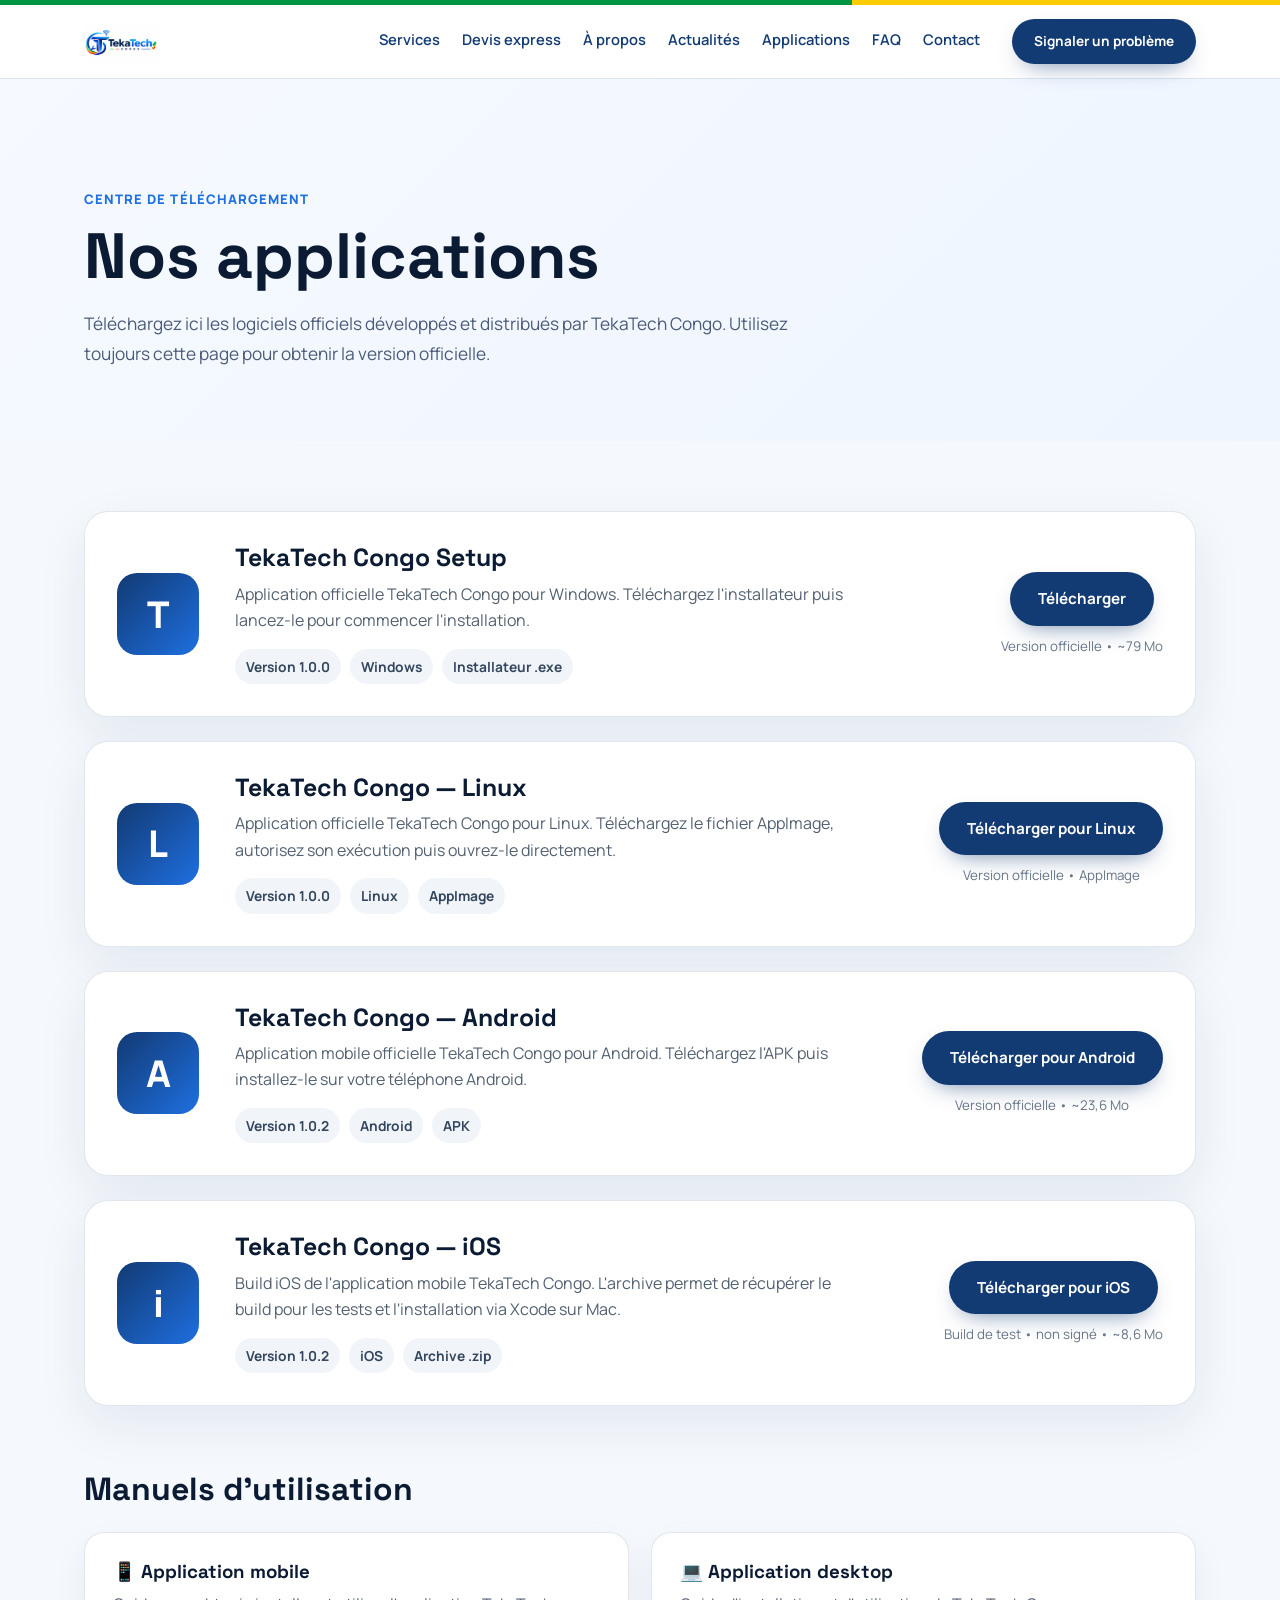
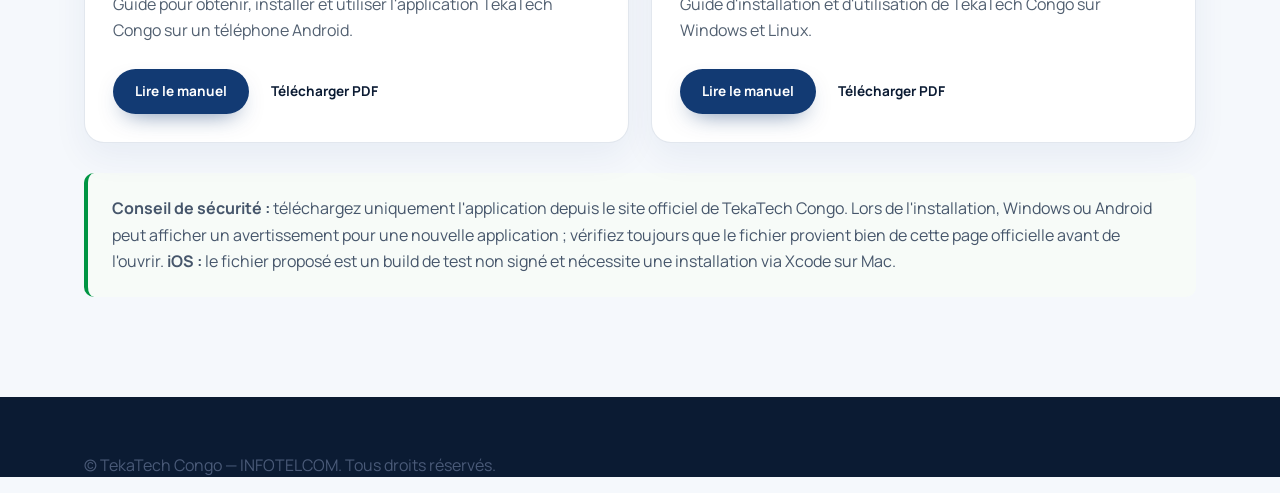
==== applications.html @ fee118dd "chore: initialiser le site TekaTech Congo" ====
﻿<!DOCTYPE html>
<html lang="fr">
<head>
<meta charset="UTF-8">
<meta name="viewport" content="width=device-width, initial-scale=1.0">
<title>Applications — TekaTech Congo</title>
<meta name="description" content="Téléchargez les applications et logiciels officiels de TekaTech Congo.">
<link rel="canonical" href="https://tekatechcongo.cg/applications.html">
<link rel="icon" type="image/png" sizes="32x32" href="assets/favicon-32.png">
<link rel="icon" type="image/png" sizes="192x192" href="assets/favicon-192.png">
<link rel="apple-touch-icon" href="assets/apple-touch-icon.png">
<link rel="preconnect" href="https://fonts.googleapis.com">
<link href="https://fonts.googleapis.com/css2?family=Manrope:wght@400;500;600;700;800&family=Space+Grotesk:wght@500;600;700&display=swap" rel="stylesheet">
<link rel="stylesheet" href="styles.css">
<link rel="manifest" href="manifest.json">
<meta name="theme-color" content="#123A73">
<style>
.apps-hero{padding:110px 0 55px;background:linear-gradient(135deg,#f6f9ff 0%,#eef5ff 100%)}
.apps-eyebrow{color:var(--brand-2);font-weight:800;letter-spacing:.08em;text-transform:uppercase;font-size:.82rem}
.apps-hero h1{font-size:clamp(2.2rem,5vw,4.5rem);max-width:760px;margin:14px 0 18px;line-height:1.05}
.apps-hero p{max-width:720px;font-size:1.08rem;line-height:1.75}
.apps-section{padding:70px 0 100px}
.app-card{display:grid;grid-template-columns:90px 1fr auto;gap:28px;align-items:center;background:#fff;border:1px solid rgba(18,58,115,.12);border-radius:24px;padding:32px;box-shadow:0 18px 50px rgba(18,58,115,.08)}
.app-icon{width:82px;height:82px;border-radius:20px;background:linear-gradient(135deg,var(--brand),var(--brand-2));display:grid;place-items:center;color:#fff;font-size:2.3rem;font-weight:800}
.app-card h2{margin:0 0 8px;font-size:1.55rem}.app-card p{margin:0 0 15px;line-height:1.65;color:#526071}
.app-meta{display:flex;flex-wrap:wrap;gap:9px}.app-meta span{padding:7px 11px;border-radius:999px;background:#f1f5fa;font-size:.86rem;font-weight:700;color:#34465d}
.download-box{text-align:center}.download-box small{display:block;margin-top:10px;color:#697789;max-width:240px}
.manuals-title{margin:65px 0 24px;font-size:2rem}.manual-grid{display:grid;grid-template-columns:repeat(2,minmax(0,1fr));gap:22px}.manual-card{background:#fff;border:1px solid rgba(18,58,115,.12);border-radius:20px;padding:28px;box-shadow:0 14px 35px rgba(18,58,115,.06)}.manual-card h3{margin:0 0 10px}.manual-card p{color:#526071;line-height:1.6}.manual-card .btn{margin-top:10px}.apps-note{margin-top:30px;padding:22px 24px;border-left:4px solid var(--flag-green);background:#f7fbf8;border-radius:10px;color:#46566b;line-height:1.65}@media(max-width:700px){.manual-grid{grid-template-columns:1fr}}@media(max-width:800px){.app-card{grid-template-columns:1fr;padding:25px}.download-box{text-align:left}.download-box .btn{width:100%}}
</style>
</head>
<body>
<div class="flagbar" aria-hidden="true"></div>
<header class="site-header">
  <div class="wrap header-inner">
    <a class="brand" href="index.html"><img src="assets/logo.png" alt="TekaTech Congo" class="brand-logo"></a>
    <nav class="main-nav">
      <a href="index.html#services">Services</a><a href="calculateur-devis.html">Devis express</a><a href="a-propos.html">À propos</a><a href="actualites.html">Actualités</a><a href="applications.html" aria-current="page">Applications</a><a href="faq.html">FAQ</a><a href="index.html#contact">Contact</a>
    </nav>
    <a class="btn btn-primary btn-small" href="index.html#contact">Signaler un problème</a>
  </div>
</header>
<main>
<section class="apps-hero"><div class="wrap"><div class="apps-eyebrow">Centre de téléchargement</div><h1>Nos applications</h1><p>Téléchargez ici les logiciels officiels développés et distribués par TekaTech Congo. Utilisez toujours cette page pour obtenir la version officielle.</p></div></section>
<section class="apps-section"><div class="wrap">
<article class="app-card"><div class="app-icon" aria-hidden="true">T</div><div><h2>TekaTech Congo Setup</h2><p>Application officielle TekaTech Congo pour Windows. Téléchargez l'installateur puis lancez-le pour commencer l'installation.</p><div class="app-meta"><span>Version 1.0.0</span><span>Windows</span><span>Installateur .exe</span></div></div><div class="download-box"><a class="btn btn-primary" href="downloads/TekaTech-Congo-Setup-1.0.0.exe" download>Télécharger</a><small>Version officielle • ~79 Mo</small></div></article>
<article class="app-card" style="margin-top:24px"><div class="app-icon" aria-hidden="true">L</div><div><h2>TekaTech Congo — Linux</h2><p>Application officielle TekaTech Congo pour Linux. Téléchargez le fichier AppImage, autorisez son exécution puis ouvrez-le directement.</p><div class="app-meta"><span>Version 1.0.0</span><span>Linux</span><span>AppImage</span></div></div><div class="download-box"><a class="btn btn-primary" href="downloads/TekaTech-Congo-1.0.0-linux.AppImage" download>Télécharger pour Linux</a><small>Version officielle • AppImage</small></div></article>
<article class="app-card" style="margin-top:24px"><div class="app-icon" aria-hidden="true">A</div><div><h2>TekaTech Congo — Android</h2><p>Application mobile officielle TekaTech Congo pour Android. Téléchargez l'APK puis installez-le sur votre téléphone Android.</p><div class="app-meta"><span>Version 1.0.2</span><span>Android</span><span>APK</span></div></div><div class="download-box"><a class="btn btn-primary" href="downloads/TekaTech-Congo-Mobile-1.0.2.apk" download>Télécharger pour Android</a><small>Version officielle • ~23,6 Mo</small></div></article>
<article class="app-card" style="margin-top:24px"><div class="app-icon" aria-hidden="true">i</div><div><h2>TekaTech Congo — iOS</h2><p>Build iOS de l'application mobile TekaTech Congo. L'archive permet de récupérer le build pour les tests et l'installation via Xcode sur Mac.</p><div class="app-meta"><span>Version 1.0.2</span><span>iOS</span><span>Archive .zip</span></div></div><div class="download-box"><a class="btn btn-primary" href="downloads/TekaTech-Congo-iOS-1.0.2.zip" download>Télécharger pour iOS</a><small>Build de test • non signé • ~8,6 Mo</small></div></article>
<h2 class="manuals-title">Manuels d'utilisation</h2><div class="manual-grid">
<article class="manual-card"><h3>📱 Application mobile</h3><p>Guide pour obtenir, installer et utiliser l'application TekaTech Congo sur un téléphone Android.</p><a class="btn btn-primary btn-small" href="manuels/TekaTech-Congo-Manuel-Mobile.pdf" target="_blank">Lire le manuel</a><a class="btn btn-secondary btn-small" href="manuels/TekaTech-Congo-Manuel-Mobile.pdf" download>Télécharger PDF</a></article>
<article class="manual-card"><h3>💻 Application desktop</h3><p>Guide d'installation et d'utilisation de TekaTech Congo sur Windows et Linux.</p><a class="btn btn-primary btn-small" href="manuels/TekaTech-Congo-Manuel-Desktop.pdf" target="_blank">Lire le manuel</a><a class="btn btn-secondary btn-small" href="manuels/TekaTech-Congo-Manuel-Desktop.pdf" download>Télécharger PDF</a></article>
</div>
<div class="apps-note"><strong>Conseil de sécurité :</strong> téléchargez uniquement l'application depuis le site officiel de TekaTech Congo. Lors de l'installation, Windows ou Android peut afficher un avertissement pour une nouvelle application ; vérifiez toujours que le fichier provient bien de cette page officielle avant de l'ouvrir. <strong>iOS :</strong> le fichier proposé est un build de test non signé et nécessite une installation via Xcode sur Mac.</div>
</div></section></main>
<footer class="site-footer"><div class="wrap"><p>© TekaTech Congo — INFOTELCOM. Tous droits réservés.</p></div></footer>
<script src="script.js"></script>
</body>
</html>
---- styles.css ----
:root {
  --ink: #0B1B33;
  --ink-soft: #4A5A78;
  --brand: #123A73;
  --brand-2: #1E6FE0;
  --accent: #3FA9F5;
  --bg: #F5F8FC;
  --surface: #FFFFFF;
  --line: #DDE4EF;
  --flag-green: #009543;
  --flag-yellow: #FFCB05;
  --flag-red: #CE1126;
  --radius: 14px;
  --serif: 'Space Grotesk', sans-serif;
  --sans: 'Manrope', sans-serif;
}

* { box-sizing: border-box; }

html { scroll-behavior: smooth; }

@media (prefers-reduced-motion: reduce) {
  html { scroll-behavior: auto; }
  * { animation-duration: 0.001ms !important; transition-duration: 0.001ms !important; }
}

body {
  margin: 0;
  font-family: var(--sans);
  color: var(--ink);
  background: var(--bg);
  line-height: 1.55;
}

h1, h2, h3 {
  font-family: var(--serif);
  color: var(--ink);
  margin: 0 0 0.5em;
  line-height: 1.15;
}

p { margin: 0 0 1em; color: var(--ink-soft); max-width: 62ch; }

a { color: inherit; }

.wrap {
  max-width: 1160px;
  margin: 0 auto;
  padding: 0 24px;
}

.flagbar {
  height: 5px;
  width: 100%;
  background: linear-gradient(90deg, var(--flag-green) 0 33.3%, var(--flag-yellow) 33.3% 66.6%, var(--flag-red) 66.6% 100%);
  background-size: 200% 100%;
  animation: flagshine 7s linear infinite;
}

@keyframes flagshine {
  0% { background-position: 0% 0; }
  100% { background-position: -200% 0; }
}

/* Header */
.site-header {
  background: var(--surface);
  border-bottom: 1px solid var(--line);
  position: sticky;
  top: 0;
  z-index: 20;
}

.header-inner {
  display: flex;
  align-items: center;
  gap: 32px;
  padding-top: 14px;
  padding-bottom: 14px;
}

.brand-logo { height: 40px; display: block; }

.main-nav {
  display: flex;
  gap: 22px;
  margin-left: auto;
  font-weight: 600;
  font-size: 0.92rem;
}

.main-nav a {
  text-decoration: none;
  color: var(--brand);
  position: relative;
  padding-bottom: 4px;
}

.main-nav a::after {
  content: '';
  position: absolute;
  left: 0;
  right: 100%;
  bottom: 0;
  height: 2px;
  background: var(--brand-2);
  transition: right 0.25s ease;
}

.main-nav a:hover::after,
.main-nav a.is-active::after { right: 0; }

.main-nav a:hover { color: var(--brand-2); }
.main-nav a.is-active { color: var(--brand-2); }

.btn {
  display: inline-flex;
  align-items: center;
  justify-content: center;
  gap: 10px;
  padding: 13px 26px;
  border-radius: 999px;
  font-weight: 700;
  font-size: 0.95rem;
  text-decoration: none;
  border: 2px solid transparent;
  cursor: pointer;
  position: relative;
  overflow: hidden;
  transition: transform 0.15s ease, background 0.15s ease, border-color 0.15s ease, box-shadow 0.2s ease;
}

.btn:hover { transform: translateY(-2px); }
.btn:active { transform: translateY(0); }

.btn:focus-visible {
  outline: 3px solid var(--accent);
  outline-offset: 2px;
}

.btn-primary {
  background: var(--brand);
  color: #fff;
  box-shadow: 0 10px 24px -12px rgba(18, 58, 115, 0.7);
}
.btn-primary:hover { background: var(--brand-2); box-shadow: 0 14px 30px -12px rgba(30, 111, 224, 0.65); }

.btn-ghost {
  background: transparent;
  border-color: var(--brand);
  color: var(--brand);
}
.btn-ghost:hover { border-color: var(--brand-2); color: var(--brand-2); }

.btn-small { padding: 10px 20px; font-size: 0.85rem; }

.btn-spinner {
  width: 15px;
  height: 15px;
  border-radius: 50%;
  border: 2px solid rgba(255,255,255,0.4);
  border-top-color: #fff;
  display: none;
  animation: spin 0.7s linear infinite;
}

.btn.is-loading .btn-spinner { display: inline-block; }
.btn.is-loading .btn-label { opacity: 0.7; }

@keyframes spin { to { transform: rotate(360deg); } }

/* Hero */
.hero { padding: 72px 0 88px; position: relative; overflow: hidden; }

.hero-canvas {
  position: absolute;
  inset: 0;
  width: 100%;
  height: 100%;
  z-index: 0;
  opacity: 0.55;
}

.hero-inner { position: relative; z-index: 1; }

.hero-inner {
  display: grid;
  grid-template-columns: 1.1fr 0.9fr;
  gap: 56px;
  align-items: center;
}

.hero h1 {
  font-size: clamp(2.1rem, 4vw, 3.1rem);
  max-width: 16ch;
}

.hero-sub { font-size: 1.08rem; max-width: 52ch; }

.hero-actions { display: flex; gap: 14px; flex-wrap: wrap; margin: 28px 0 18px; }

.hero-note { font-size: 0.85rem; color: var(--ink-soft); max-width: 46ch; }

.hero-panel {
  background: var(--surface);
  border: 1px solid var(--line);
  border-radius: var(--radius);
  padding: 22px;
  display: flex;
  flex-direction: column;
  gap: 14px;
  box-shadow: 0 20px 44px -28px rgba(18, 58, 115, 0.45);
  transition: transform 0.2s ease, box-shadow 0.2s ease;
  transform-style: preserve-3d;
  will-change: transform;
}

.hero-panel.tilt:hover {
  box-shadow: 0 28px 56px -24px rgba(18, 58, 115, 0.5);
}

.panel-row {
  display: flex;
  gap: 14px;
  align-items: flex-start;
  padding: 12px 10px;
  border-radius: 10px;
}

.panel-row + .panel-row { border-top: 1px solid var(--line); }

.panel-dot {
  width: 10px;
  height: 10px;
  border-radius: 50%;
  background: var(--accent);
  margin-top: 7px;
  flex-shrink: 0;
}

.panel-row strong {
  display: block;
  font-size: 0.95rem;
  color: var(--ink);
}

.panel-row span {
  font-size: 0.82rem;
  color: var(--brand-2);
  font-weight: 600;
}

/* Services */
.services { padding: 72px 0; }

.section-sub { font-size: 1.02rem; }

.service-grid {
  display: grid;
  grid-template-columns: repeat(4, 1fr);
  gap: 18px;
  margin-top: 36px;
}

.service-card {
  background: var(--surface);
  border: 1px solid var(--line);
  border-radius: var(--radius);
  padding: 26px 22px;
  position: relative;
  overflow: hidden;
  display: flex;
  flex-direction: column;
  align-items: flex-start;
  transition: transform 0.2s ease, box-shadow 0.2s ease;
  will-change: transform;
}

.service-card::before {
  content: '';
  position: absolute;
  top: 0;
  left: 0;
  height: 4px;
  width: 0%;
  background: linear-gradient(90deg, var(--flag-green), var(--flag-yellow), var(--flag-red));
  transition: width 0.35s ease;
}

.service-card:hover {
  transform: translateY(-6px);
  box-shadow: 0 24px 44px -26px rgba(18, 58, 115, 0.4);
}

.service-card:hover::before { width: 100%; }

.service-card h3 { font-size: 1.15rem; margin-bottom: 0.4em; }
.service-card p { font-size: 0.94rem; margin: 0 0 14px; }

.service-link {
  font-size: 0.88rem;
  font-weight: 700;
  color: var(--brand-2);
  text-decoration: none;
  position: relative;
  padding-bottom: 2px;
  margin-top: auto;
}

.service-link::after {
  content: '';
  position: absolute;
  left: 0;
  right: 100%;
  bottom: 0;
  height: 2px;
  background: var(--brand-2);
  transition: right 0.25s ease;
}

.service-link:hover::after { right: 0; }

/* Comment ça marche */
.comment { padding: 72px 0; background: var(--surface); border-top: 1px solid var(--line); border-bottom: 1px solid var(--line); }

.steps {
  list-style: none;
  margin: 36px 0 0;
  padding: 0;
  display: grid;
  grid-template-columns: repeat(4, 1fr);
  gap: 24px;
}

.steps li { display: flex; flex-direction: column; gap: 12px; }

.step-index {
  font-family: var(--serif);
  font-size: 1.6rem;
  font-weight: 600;
  color: var(--brand-2);
}

.steps h3 { font-size: 1.02rem; }
.steps p { font-size: 0.92rem; margin: 0; }

/* Pourquoi */
.pourquoi { padding: 72px 0; }

.trait-grid {
  display: grid;
  grid-template-columns: repeat(3, 1fr);
  gap: 28px 32px;
  margin-top: 36px;
}

.trait h3 {
  font-size: 1.05rem;
  border-left: 3px solid var(--flag-green);
  padding-left: 12px;
}

.trait:nth-child(2n) h3 { border-left-color: var(--flag-yellow); }
.trait:nth-child(3n) h3 { border-left-color: var(--flag-red); }

.trait p { font-size: 0.93rem; margin: 0; }

/* Contact */
.contact { padding: 72px 0 96px; background: var(--surface); border-top: 1px solid var(--line); }

.contact-inner {
  display: grid;
  grid-template-columns: 0.95fr 1.05fr;
  gap: 48px;
}

.contact-details { display: flex; flex-direction: column; gap: 14px; margin-top: 24px; }

.contact-details a,
.contact-details .contact-static {
  display: flex;
  flex-direction: column;
  gap: 2px;
  padding: 12px 14px;
  border-bottom: 1px solid var(--line);
  text-decoration: none;
  border-radius: 8px;
  transition: background 0.15s ease, transform 0.15s ease;
}

.contact-details a:hover {
  background: var(--bg);
  transform: translateX(4px);
}

.contact-details span { font-size: 0.82rem; color: var(--ink-soft); font-weight: 600; }
.contact-details strong { font-size: 1rem; color: var(--ink); }

.contact-form {
  background: var(--bg);
  border: 1px solid var(--line);
  border-radius: var(--radius);
  padding: 28px;
  display: flex;
  flex-direction: column;
  gap: 16px;
}

.contact-form label {
  display: flex;
  flex-direction: column;
  gap: 6px;
  font-size: 0.88rem;
  font-weight: 600;
  color: var(--ink);
}

.contact-form input,
.contact-form select,
.contact-form textarea {
  font-family: var(--sans);
  font-size: 0.95rem;
  padding: 11px 12px;
  border-radius: 8px;
  border: 1px solid var(--line);
  background: var(--surface);
  color: var(--ink);
  resize: vertical;
}

.contact-form input:focus,
.contact-form select:focus,
.contact-form textarea:focus {
  outline: 2px solid var(--accent);
  outline-offset: 1px;
  border-color: var(--accent);
}

.form-status {
  font-size: 0.9rem;
  font-weight: 600;
  color: var(--flag-green);
  min-height: 1.2em;
  margin: 0;
}

.form-status.is-error { color: var(--flag-red); }

/* Footer */
.site-footer {
  background: var(--ink);
  color: #C9D4E6;
  padding: 56px 0 0;
}

.footer-inner {
  display: grid;
  grid-template-columns: 0.9fr 1.5fr;
  gap: 40px;
  padding-bottom: 40px;
}

.footer-logo {
  height: 34px;
  margin-bottom: 14px;
  background: #fff;
  padding: 6px 10px;
  border-radius: 8px;
  display: inline-block;
}

.footer-inner p { color: #A9B7CE; font-size: 0.9rem; }
.footer-contact { margin-top: 10px; line-height: 1.7; }

.footer-cols { display: flex; gap: 36px; flex-wrap: wrap; }

.footer-cols h4 { font-family: var(--sans); font-size: 0.85rem; color: #fff; margin-bottom: 12px; }

.footer-cols a {
  display: block;
  text-decoration: none;
  color: #A9B7CE;
  font-size: 0.9rem;
  margin-bottom: 10px;
}
.footer-cols a:hover { color: #fff; }

.footer-bottom {
  border-top: 1px solid rgba(255,255,255,0.12);
  padding: 18px 24px;
  font-size: 0.8rem;
  color: #8496B3;
  display: flex;
  align-items: center;
  justify-content: space-between;
  gap: 12px;
  flex-wrap: wrap;
}

.footer-legal-links a {
  color: #8496B3;
  text-decoration: none;
  margin: 0 2px;
}
.footer-legal-links a:hover { color: #fff; }

/* WhatsApp floating button */
.whatsapp-fab {
  position: fixed;
  right: 22px;
  bottom: 22px;
  width: 58px;
  height: 58px;
  border-radius: 50%;
  background: #25D366;
  color: #fff;
  display: flex;
  align-items: center;
  justify-content: center;
  box-shadow: 0 14px 28px -12px rgba(0,0,0,0.5);
  z-index: 40;
  transition: transform 0.15s ease;
}

.whatsapp-fab:hover { transform: scale(1.08); }

.whatsapp-fab-ring {
  position: absolute;
  inset: 0;
  border-radius: 50%;
  border: 2px solid #25D366;
  animation: pulse-ring 2.2s ease-out infinite;
}

@keyframes pulse-ring {
  0% { transform: scale(1); opacity: 0.6; }
  100% { transform: scale(1.6); opacity: 0; }
}

/* Scroll reveal */
.reveal {
  opacity: 1;
  transform: none;
}

body.reveal-armed .reveal {
  opacity: 0;
  transform: translateY(22px);
  transition: opacity 0.6s ease, transform 0.6s ease;
}

body.reveal-armed .reveal.is-visible {
  opacity: 1;
  transform: none;
}

.service-grid .reveal:nth-child(1) { transition-delay: 0.02s; }
.service-grid .reveal:nth-child(2) { transition-delay: 0.09s; }
.service-grid .reveal:nth-child(3) { transition-delay: 0.16s; }
.service-grid .reveal:nth-child(4) { transition-delay: 0.23s; }

.steps .reveal:nth-child(1) { transition-delay: 0.02s; }
.steps .reveal:nth-child(2) { transition-delay: 0.09s; }
.steps .reveal:nth-child(3) { transition-delay: 0.16s; }
.steps .reveal:nth-child(4) { transition-delay: 0.23s; }

.trait-grid .reveal:nth-child(1) { transition-delay: 0.02s; }
.trait-grid .reveal:nth-child(2) { transition-delay: 0.07s; }
.trait-grid .reveal:nth-child(3) { transition-delay: 0.12s; }
.trait-grid .reveal:nth-child(4) { transition-delay: 0.17s; }
.trait-grid .reveal:nth-child(5) { transition-delay: 0.22s; }
.trait-grid .reveal:nth-child(6) { transition-delay: 0.27s; }

/* Gallery */
.gallery { padding: 72px 0; background: var(--surface); border-top: 1px solid var(--line); border-bottom: 1px solid var(--line); }

.gallery-grid {
  display: grid;
  grid-template-columns: repeat(4, 1fr);
  grid-auto-rows: 200px;
  gap: 14px;
  margin-top: 36px;
}

.gallery-span-2 { grid-column: span 2; }

.gallery-item {
  position: relative;
  overflow: hidden;
  border-radius: var(--radius);
  margin: 0;
  background: var(--bg);
}

.gallery-item img {
  width: 100%;
  height: 100%;
  object-fit: cover;
  display: block;
  transition: transform 0.5s ease;
}

.gallery-item:hover img { transform: scale(1.08); }

.gallery-item figcaption {
  position: absolute;
  left: 0;
  right: 0;
  bottom: 0;
  padding: 14px 16px;
  font-size: 0.85rem;
  font-weight: 600;
  color: #fff;
  background: linear-gradient(0deg, rgba(11,27,51,0.85), rgba(11,27,51,0));
  transform: translateY(8px);
  opacity: 0;
  transition: transform 0.25s ease, opacity 0.25s ease;
}

.gallery-item:hover figcaption,
.gallery-item:focus-within figcaption {
  transform: translateY(0);
  opacity: 1;
}

/* Carousel */
.carousel-section { padding: 72px 0; }

.carousel {
  position: relative;
  overflow: hidden;
  border-radius: var(--radius);
  background: var(--surface);
  border: 1px solid var(--line);
  margin-top: 32px;
}

.carousel-track {
  display: flex;
  transition: transform 0.5s ease;
}

.carousel-slide {
  flex: 0 0 100%;
  box-sizing: border-box;
  padding: 48px 84px;
}

.carousel-tag {
  display: inline-block;
  font-size: 0.8rem;
  font-weight: 700;
  color: var(--brand-2);
  border-left: 3px solid var(--flag-yellow);
  padding-left: 10px;
  margin-bottom: 14px;
}

.carousel-slide h3 { font-size: 1.4rem; max-width: 26ch; }
.carousel-slide p { font-size: 1rem; max-width: 56ch; }

.carousel-arrow {
  position: absolute;
  top: 50%;
  transform: translateY(-50%);
  width: 40px;
  height: 40px;
  border-radius: 50%;
  border: 1px solid var(--line);
  background: var(--surface);
  color: var(--brand);
  font-size: 1.4rem;
  line-height: 1;
  cursor: pointer;
  display: flex;
  align-items: center;
  justify-content: center;
  transition: background 0.15s ease, color 0.15s ease;
}

.carousel-arrow:hover { background: var(--brand); color: #fff; }
.carousel-prev { left: 16px; }
.carousel-next { right: 16px; }

.carousel-dots {
  display: flex;
  justify-content: center;
  gap: 8px;
  padding-bottom: 22px;
}

.carousel-dots button {
  width: 8px;
  height: 8px;
  border-radius: 50%;
  border: none;
  background: var(--line);
  cursor: pointer;
  padding: 0;
  transition: background 0.2s ease, width 0.2s ease;
}

.carousel-dots button.is-active {
  background: var(--brand-2);
  width: 22px;
  border-radius: 999px;
}
@media (max-width: 900px) {
  .main-nav { display: none; }
  .hero-inner { grid-template-columns: 1fr; }
  .service-grid { grid-template-columns: repeat(2, 1fr); }
  .steps { grid-template-columns: repeat(2, 1fr); }
  .trait-grid { grid-template-columns: repeat(2, 1fr); }
  .contact-inner { grid-template-columns: 1fr; }
  .footer-inner { grid-template-columns: 1fr; }
  .gallery-grid { grid-template-columns: repeat(2, 1fr); grid-auto-rows: 170px; }
  .gallery-span-2 { grid-column: span 2; }
  .carousel-slide { padding: 40px 56px; }
}

@media (max-width: 560px) {
  .service-grid, .steps, .trait-grid { grid-template-columns: 1fr; }
  .hero-actions { flex-direction: column; align-items: stretch; }
  .gallery-grid { grid-template-columns: 1fr; grid-auto-rows: 200px; }
  .gallery-span-2 { grid-column: span 1; }
  .carousel-slide { padding: 32px 44px; }
  .carousel-arrow { width: 34px; height: 34px; font-size: 1.2rem; }
}

/* Service detail pages */
.service-hero { padding: 64px 0 72px; }

.service-hero-inner {
  display: grid;
  grid-template-columns: 1.05fr 0.95fr;
  gap: 48px;
  align-items: center;
}

.service-hero h1 {
  font-size: clamp(1.9rem, 3.4vw, 2.6rem);
  max-width: 18ch;
  margin-top: 0.3em;
}

.service-hero-figure {
  margin: 0;
  border-radius: var(--radius);
  overflow: hidden;
  position: relative;
  box-shadow: 0 20px 44px -28px rgba(18, 58, 115, 0.45);
}

.service-hero-figure img {
  width: 100%;
  height: 320px;
  object-fit: cover;
  display: block;
}

.service-hero-figure figcaption {
  position: absolute;
  left: 0;
  right: 0;
  bottom: 0;
  padding: 12px 16px;
  font-size: 0.82rem;
  font-weight: 600;
  color: #fff;
  background: linear-gradient(0deg, rgba(11,27,51,0.8), rgba(11,27,51,0));
}

.service-includes {
  padding: 56px 0;
  background: var(--surface);
  border-top: 1px solid var(--line);
  border-bottom: 1px solid var(--line);
}

.check-list {
  list-style: none;
  margin: 28px 0 0;
  padding: 0;
  display: grid;
  grid-template-columns: repeat(2, 1fr);
  gap: 14px 28px;
  max-width: 900px;
}

.check-list li {
  display: flex;
  align-items: flex-start;
  gap: 12px;
  font-size: 0.98rem;
  color: var(--ink);
}

.check-dot {
  flex-shrink: 0;
  width: 20px;
  height: 20px;
  border-radius: 50%;
  margin-top: 2px;
  background: var(--brand-2);
  position: relative;
}

.check-dot::after {
  content: '';
  position: absolute;
  left: 6px;
  top: 3px;
  width: 5px;
  height: 9px;
  border-right: 2px solid #fff;
  border-bottom: 2px solid #fff;
  transform: rotate(45deg);
}

.service-cases { padding: 56px 0; }

.case-grid {
  display: grid;
  grid-template-columns: repeat(3, 1fr);
  gap: 18px;
  margin-top: 32px;
}

.case-card {
  background: var(--surface);
  border: 1px solid var(--line);
  border-radius: var(--radius);
  padding: 22px 20px;
}

.case-card h3 { font-size: 1.02rem; margin-bottom: 0.4em; }
.case-card p { font-size: 0.9rem; margin: 0; }

.service-cta {
  padding: 56px 0 72px;
  background: var(--surface);
  border-top: 1px solid var(--line);
}

.service-cta-inner {
  display: flex;
  align-items: center;
  justify-content: space-between;
  gap: 32px;
  flex-wrap: wrap;
}

.service-cta h2 { margin-bottom: 0.3em; }
.service-cta p { margin: 0; max-width: 52ch; }

@media (max-width: 900px) {
  .service-hero-inner { grid-template-columns: 1fr; }
  .check-list { grid-template-columns: 1fr; }
  .case-grid { grid-template-columns: 1fr; }
}

/* Espace client — dashboard preview mock */
.dashboard-preview {
  position: relative;
  border-radius: var(--radius);
  overflow: hidden;
  box-shadow: 0 20px 44px -28px rgba(18, 58, 115, 0.45);
  border: 1px solid var(--line);
}

.dashboard-mock {
  filter: blur(2px) saturate(0.85);
  opacity: 0.75;
  background: var(--surface);
  padding: 22px;
  display: flex;
  flex-direction: column;
  gap: 14px;
  pointer-events: none;
  user-select: none;
}

.dashboard-mock-row { display: flex; gap: 14px; }

.dashboard-mock-card {
  flex: 1;
  background: var(--bg);
  border: 1px solid var(--line);
  border-radius: 10px;
  padding: 16px;
  display: flex;
  flex-direction: column;
  gap: 6px;
}

.dashboard-mock-card.wide { flex: 1 1 100%; }

.dashboard-mock-label { font-size: 0.72rem; font-weight: 700; color: var(--ink-soft); text-transform: uppercase; letter-spacing: 0.04em; }
.dashboard-mock-card strong { font-size: 1rem; color: var(--ink); }
.dashboard-mock-status { font-size: 0.82rem; color: var(--brand-2); font-weight: 600; }

.dashboard-mock-line {
  height: 10px;
  border-radius: 6px;
  background: var(--line);
  margin-top: 6px;
}
.dashboard-mock-line.short { width: 60%; }

.dashboard-lockbadge {
  position: absolute;
  top: 16px;
  right: 16px;
  z-index: 2;
  background: var(--ink);
  color: #fff;
  font-size: 0.78rem;
  font-weight: 700;
  padding: 8px 14px;
  border-radius: 999px;
  box-shadow: 0 10px 20px -10px rgba(0,0,0,0.4);
}

.main-nav a.is-active::after { right: 0; }

/* Scroll progress bar */
.scroll-progress {
  position: fixed;
  top: 0;
  left: 0;
  height: 3px;
  width: 0%;
  background: linear-gradient(90deg, var(--flag-green), var(--flag-yellow), var(--flag-red), var(--brand-2));
  z-index: 100;
  transition: width 0.1s linear;
}

/* Magnetic buttons */
.btn-primary { transition: transform 0.12s ease, background 0.15s ease, box-shadow 0.2s ease; }

/* Confetti */
.confetti-piece {
  position: fixed;
  width: 7px;
  height: 10px;
  border-radius: 2px;
  pointer-events: none;
  z-index: 200;
  animation: confetti-fly 0.9s ease-out forwards;
}

@keyframes confetti-fly {
  0% { transform: translate(0, 0) rotate(0deg); opacity: 1; }
  100% { transform: translate(var(--dx), var(--dy)) rotate(var(--rot)); opacity: 0; }
}

/* FAQ accordion */
.faq-list { margin-top: 32px; display: flex; flex-direction: column; gap: 12px; }

.faq-item {
  background: var(--surface);
  border: 1px solid var(--line);
  border-radius: var(--radius);
  overflow: hidden;
}

.faq-question {
  width: 100%;
  text-align: left;
  background: none;
  border: none;
  cursor: pointer;
  padding: 18px 22px;
  display: flex;
  align-items: center;
  justify-content: space-between;
  gap: 16px;
  font-family: var(--sans);
  font-size: 1rem;
  font-weight: 700;
  color: var(--ink);
}

.faq-chevron {
  flex-shrink: 0;
  width: 22px;
  height: 22px;
  border-radius: 50%;
  background: var(--bg);
  display: flex;
  align-items: center;
  justify-content: center;
  transition: transform 0.3s ease;
  font-size: 0.85rem;
  color: var(--brand-2);
}

.faq-item.is-open .faq-chevron { transform: rotate(135deg); }

.faq-answer {
  max-height: 0;
  overflow: hidden;
  transition: max-height 0.35s ease;
}

.faq-answer p {
  margin: 0;
  padding: 0 22px 20px;
  font-size: 0.95rem;
  max-width: 68ch;
}

/* Word rotator */
.word-rotate {
  color: var(--brand-2);
  transition: opacity 0.22s ease;
  display: inline-block;
}

/* Blog listing */
.blog-grid {
  display: grid;
  grid-template-columns: repeat(3, 1fr);
  gap: 24px;
  margin-top: 8px;
}

.blog-card {
  background: var(--surface);
  border: 1px solid var(--line);
  border-radius: var(--radius);
  overflow: hidden;
  display: flex;
  flex-direction: column;
  transition: transform 0.2s ease, box-shadow 0.2s ease;
}

.blog-card:hover {
  transform: translateY(-6px);
  box-shadow: 0 24px 44px -26px rgba(18, 58, 115, 0.4);
}

.blog-card-media {
  display: block;
  height: 170px;
  overflow: hidden;
}

.blog-card-media img {
  width: 100%;
  height: 100%;
  object-fit: cover;
  transition: transform 0.4s ease;
}

.blog-card:hover .blog-card-media img { transform: scale(1.06); }

.blog-card-body { padding: 20px; display: flex; flex-direction: column; gap: 8px; flex: 1; }

.blog-card-body h3 { font-size: 1.05rem; margin: 4px 0 2px; }
.blog-card-body h3 a { text-decoration: none; color: var(--ink); }
.blog-card-body h3 a:hover { color: var(--brand-2); }
.blog-card-body p { font-size: 0.9rem; margin: 0; flex: 1; }

.blog-card-meta {
  display: flex;
  align-items: center;
  justify-content: space-between;
  margin-top: 10px;
  font-size: 0.8rem;
  color: var(--ink-soft);
}

/* Article body */
.article-body { max-width: 70ch; }
.article-body p { font-size: 1.02rem; color: var(--ink); margin-bottom: 1.1em; }

@media (max-width: 900px) {
  .blog-grid { grid-template-columns: repeat(2, 1fr); }
}

@media (max-width: 560px) {
  .blog-grid { grid-template-columns: 1fr; }
}

/* Devis express wizard */
.devis-wizard {
  max-width: 720px;
  margin: 8px auto 0;
  background: var(--surface);
  border: 1px solid var(--line);
  border-radius: var(--radius);
  padding: 36px 40px 40px;
}

.devis-progress {
  display: flex;
  justify-content: center;
  gap: 10px;
  margin-bottom: 28px;
}

.devis-progress-dot {
  width: 10px;
  height: 10px;
  border-radius: 50%;
  background: var(--line);
  transition: background 0.2s ease, transform 0.2s ease;
}

.devis-progress-dot.is-active { background: var(--brand-2); transform: scale(1.2); }
.devis-progress-dot.is-done { background: var(--flag-green); }

.devis-step {
  display: none;
}

.devis-step.is-active {
  display: block;
  animation: devis-fade-in 0.35s ease;
}

@keyframes devis-fade-in {
  from { opacity: 0; transform: translateY(10px); }
  to { opacity: 1; transform: translateY(0); }
}

.devis-step h2 { text-align: center; font-size: 1.3rem; margin-bottom: 24px; }

.devis-options {
  display: grid;
  grid-template-columns: repeat(2, 1fr);
  gap: 14px;
}

.devis-option {
  font-family: var(--sans);
  font-size: 0.98rem;
  font-weight: 700;
  color: var(--ink);
  background: var(--bg);
  border: 2px solid var(--line);
  border-radius: 12px;
  padding: 18px 16px;
  cursor: pointer;
  text-align: left;
  transition: border-color 0.15s ease, transform 0.15s ease, background 0.15s ease;
}

.devis-option:hover {
  border-color: var(--brand-2);
  transform: translateY(-3px);
  background: var(--surface);
}

.devis-back {
  margin-top: 22px;
  background: none;
  border: none;
  color: var(--ink-soft);
  font-size: 0.88rem;
  font-weight: 600;
  cursor: pointer;
  text-decoration: underline;
}

.devis-result { text-align: center; }

.devis-result-badge {
  display: inline-block;
  background: var(--brand);
  color: #fff;
  font-size: 0.78rem;
  font-weight: 700;
  padding: 6px 14px;
  border-radius: 999px;
  margin-bottom: 14px;
}

.devis-result h2 { font-size: 1.4rem; }
.devis-result p { max-width: 52ch; margin: 0 auto 14px; }

.devis-disclaimer {
  font-size: 0.82rem;
  color: var(--ink-soft);
  font-style: italic;
}

.devis-result .btn { margin-top: 10px; }

@media (max-width: 560px) {
  .devis-wizard { padding: 28px 20px 32px; }
  .devis-options { grid-template-columns: 1fr; }
}

/* ==========================================================================
   Preloader — plays once per browser session on the homepage
   ========================================================================== */
html.is-loading, html.is-loading body { overflow: hidden; height: 100%; }
html.no-intro #preloader { display: none; }

.preloader {
  position: fixed;
  top: 0; right: 0; bottom: 0; left: 0;
  inset: 0;
  z-index: 9999;
  display: flex;
  align-items: center;
  justify-content: center;
  background: radial-gradient(120% 100% at 50% 20%, #ffffff 0%, var(--bg) 70%);
  clip-path: circle(150% at 50% 42%);
  transition: clip-path 0.75s cubic-bezier(.65,0,.35,1);
  will-change: clip-path;
}
.preloader.is-leaving { clip-path: circle(0% at 50% 42%); pointer-events: none; }

.preloader-grid {
  position: absolute;
  top: -10%; right: -10%; bottom: -10%; left: -10%;
  inset: -10% -10%;
  background-image: radial-gradient(circle, rgba(18,58,115,0.09) 1px, transparent 1px);
  background-size: 26px 26px;
  animation: preloaderDrift 16s linear infinite;
}
@keyframes preloaderDrift {
  from { background-position: 0 0; }
  to   { background-position: 130px 130px; }
}

.preloader-inner {
  position: relative;
  display: flex;
  flex-direction: column;
  align-items: center;
  gap: 22px;
  padding: 24px;
  transition: transform 0.5s ease, opacity 0.4s ease;
}
.preloader.is-leaving .preloader-inner { transform: scale(1.08); opacity: 0; }

.preloader-mark {
  position: relative;
  width: 176px;
  height: 176px;
  display: flex;
  align-items: center;
  justify-content: center;
  animation: preloaderMarkIn 0.7s cubic-bezier(.2,.8,.2,1) both;
}
@keyframes preloaderMarkIn {
  from { opacity: 0; transform: scale(0.82); }
  to   { opacity: 1; transform: scale(1); }
}

.preloader-ring { position: absolute; inset: 0; width: 100%; height: 100%; }
.preloader-ring-track,
.preloader-ring-fill {
  fill: none;
  stroke-width: 5;
  transform: rotate(-90deg);
  transform-origin: 50% 50%;
}
.preloader-ring-track { stroke: var(--line); }
.preloader-ring-fill {
  stroke: url(#preloaderGrad);
  stroke-linecap: round;
  transition: stroke-dashoffset 0.12s linear;
}

.preloader-logo-clip {
  width: 118px;
  height: 118px;
  border-radius: 50%;
  overflow: hidden;
  box-shadow: 0 8px 28px -10px rgba(18,58,115,0.45);
  background: #fff;
  animation: preloaderPulse 2.4s ease-in-out infinite;
}
@keyframes preloaderPulse {
  0%, 100% { box-shadow: 0 8px 28px -10px rgba(18,58,115,0.45); }
  50%      { box-shadow: 0 8px 34px -6px rgba(30,111,224,0.55); }
}
.preloader-logo { width: 100%; height: 100%; object-fit: cover; transform: scale(1.32); }

.preloader-bars { display: flex; align-items: flex-end; gap: 5px; height: 26px; }
.preloader-bars span {
  width: 5px;
  border-radius: 3px;
  background: var(--line);
  animation: preloaderBar 1.1s ease-in-out infinite;
}
.preloader-bars span:nth-child(1) { height: 10px; animation-delay: 0s; }
.preloader-bars span:nth-child(2) { height: 16px; animation-delay: 0.14s; }
.preloader-bars span:nth-child(3) { height: 21px; animation-delay: 0.28s; }
.preloader-bars span:nth-child(4) { height: 26px; animation-delay: 0.42s; }
@keyframes preloaderBar {
  0%, 100% { background: var(--line); transform: scaleY(0.75); }
  50%      { background: var(--brand-2); transform: scaleY(1); }
}

.preloader-status {
  margin: 0;
  font-size: 0.86rem;
  color: var(--ink-soft);
  min-height: 1.3em;
  text-align: center;
}
.preloader-pct {
  font-family: var(--serif);
  font-size: 2.1rem;
  font-weight: 600;
  color: var(--brand);
  font-variant-numeric: tabular-nums;
  letter-spacing: -0.02em;
}

.preloader-skip {
  position: absolute;
  bottom: 34px;
  left: 50%;
  transform: translateX(-50%);
  background: transparent;
  border: none;
  color: var(--ink-soft);
  font-family: var(--sans);
  font-size: 0.82rem;
  font-weight: 600;
  cursor: pointer;
  padding: 8px 14px;
  border-radius: 999px;
  transition: color 0.2s ease, background 0.2s ease;
}
.preloader-skip:hover, .preloader-skip:focus-visible { color: var(--brand); background: rgba(18,58,115,0.06); }
.preloader.is-complete .preloader-skip { opacity: 0; pointer-events: none; transition: opacity 0.2s ease; }

@media (max-width: 480px) {
  .preloader-mark { width: 146px; height: 146px; }
  .preloader-logo-clip { width: 98px; height: 98px; }
  .preloader-pct { font-size: 1.7rem; }
}

@media (prefers-reduced-motion: reduce) {
  .preloader { display: none; }
}

/* INFOTELCOM brand link (footer + à propos + mentions légales) */
.brand-link {
  color: inherit;
  text-decoration: underline;
  text-decoration-color: currentColor;
  text-underline-offset: 2px;
  transition: opacity 0.15s ease;
}
.brand-link:hover, .brand-link:focus-visible { opacity: 0.75; }

/* À propos — brand pairing (INFOTELCOM -> TekaTech Congo) */
.brand-pair {
  background: var(--surface);
  border: 1px solid var(--line);
  border-radius: var(--radius);
  padding: 32px 28px;
  display: flex;
  flex-direction: column;
  align-items: center;
  text-align: center;
  gap: 14px;
  box-shadow: 0 20px 44px -28px rgba(18, 58, 115, 0.45);
}

.brand-pair-logo {
  display: flex;
  align-items: center;
  justify-content: center;
  width: 100%;
}

.brand-pair-logo img {
  max-width: 170px;
  max-height: 90px;
  width: auto;
  height: auto;
}

a.brand-pair-logo { transition: opacity 0.15s ease; }
a.brand-pair-logo:hover { opacity: 0.75; }

.brand-pair-connector {
  font-size: 1.3rem;
  color: var(--brand-2);
  font-weight: 700;
}

.brand-pair-caption {
  font-size: 0.85rem;
  color: var(--ink-soft);
  margin: 4px 0 0;
  max-width: 32ch;
}

@media (max-width: 900px) {
  .brand-pair { margin-top: 8px; }
}
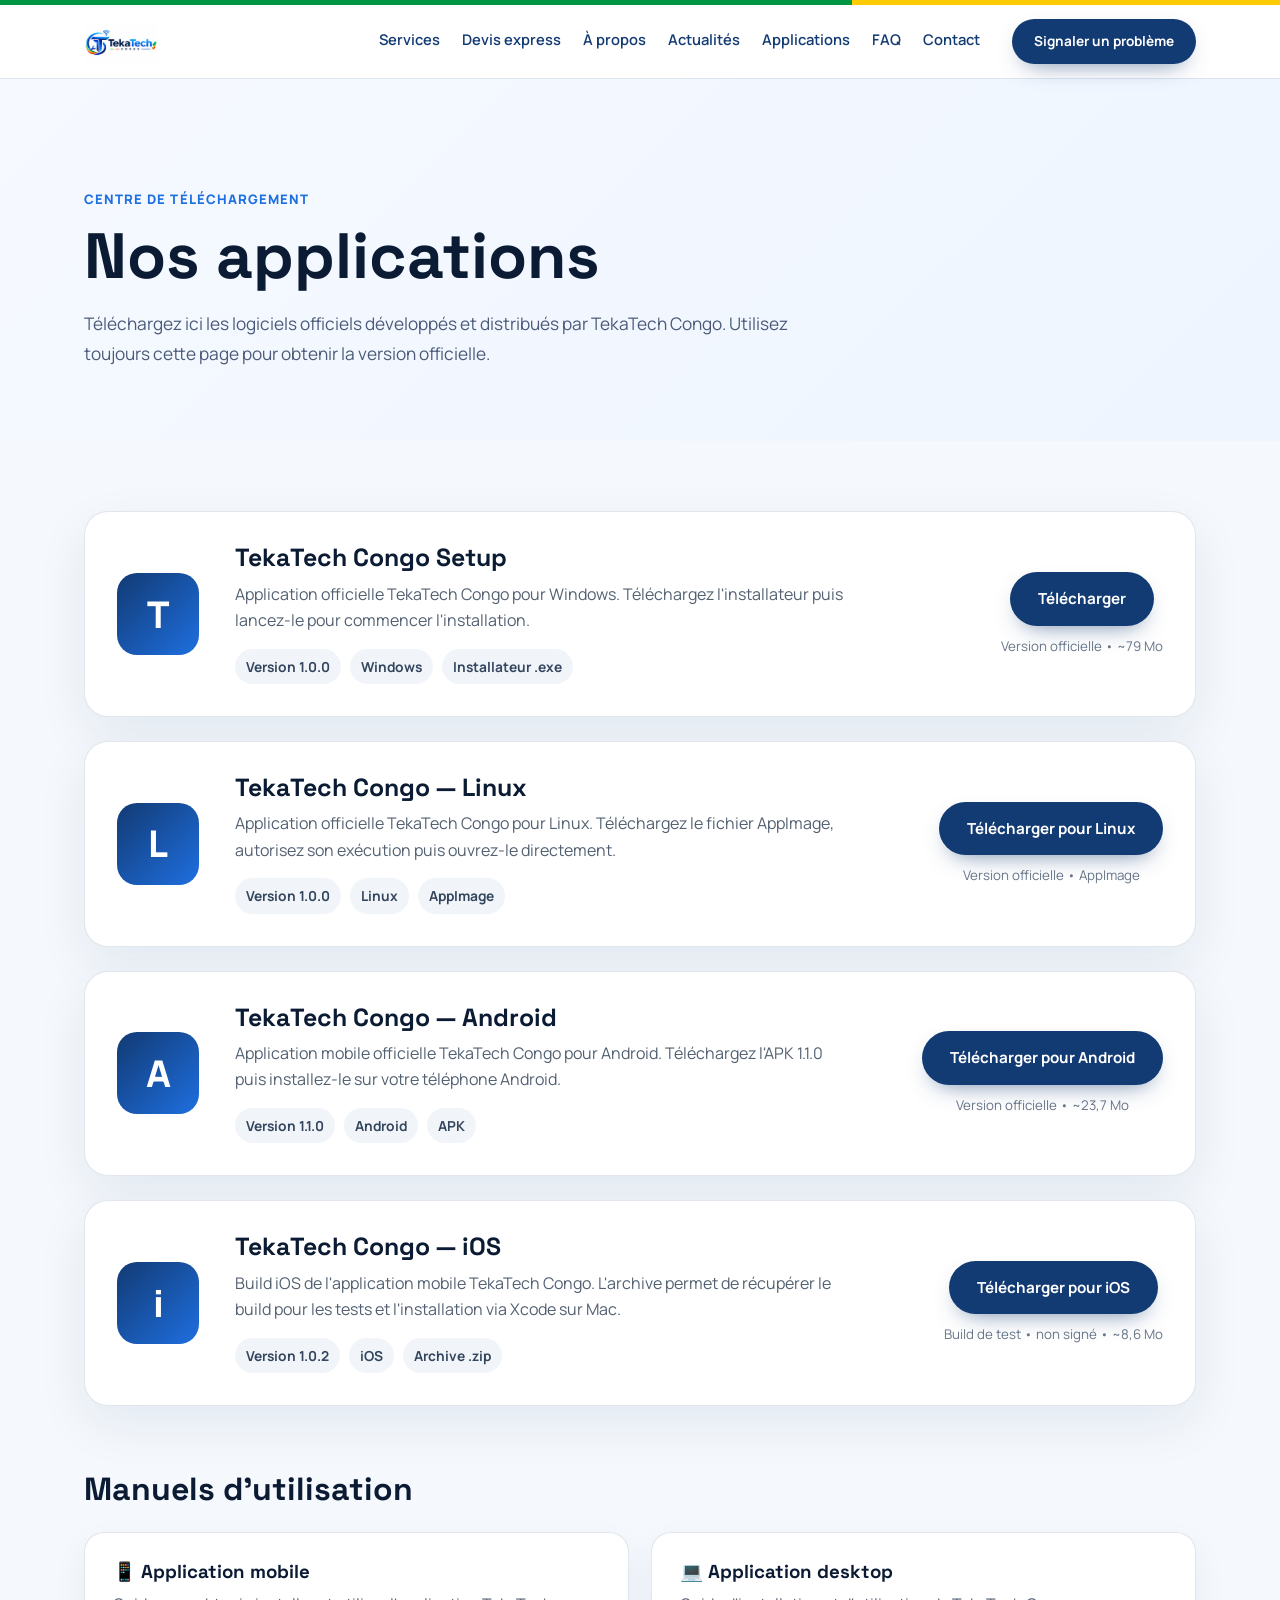
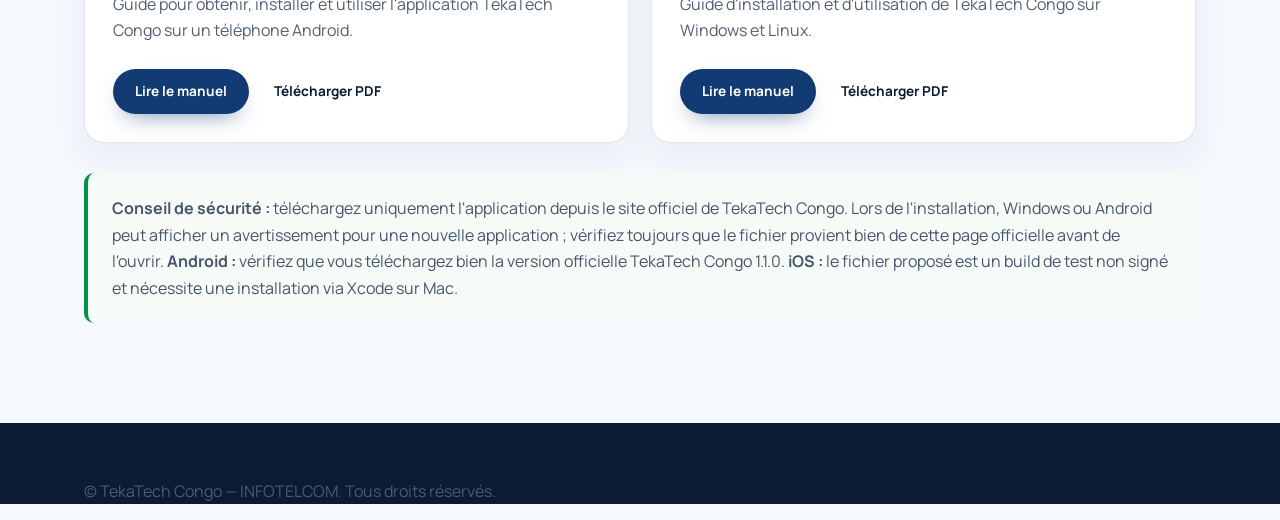
==== commit 205f19af: "Refactor applications.html structure and styles" ====
--- a/applications.html
+++ b/applications.html
@@ -1,59 +1,566 @@
-﻿<!DOCTYPE html>
+<!DOCTYPE html>
 <html lang="fr">
 <head>
 <meta charset="UTF-8">
 <meta name="viewport" content="width=device-width, initial-scale=1.0">
+
 <title>Applications — TekaTech Congo</title>
+
 <meta name="description" content="Téléchargez les applications et logiciels officiels de TekaTech Congo.">
+
 <link rel="canonical" href="https://tekatechcongo.cg/applications.html">
+
 <link rel="icon" type="image/png" sizes="32x32" href="assets/favicon-32.png">
 <link rel="icon" type="image/png" sizes="192x192" href="assets/favicon-192.png">
 <link rel="apple-touch-icon" href="assets/apple-touch-icon.png">
+
 <link rel="preconnect" href="https://fonts.googleapis.com">
 <link href="https://fonts.googleapis.com/css2?family=Manrope:wght@400;500;600;700;800&family=Space+Grotesk:wght@500;600;700&display=swap" rel="stylesheet">
+
 <link rel="stylesheet" href="styles.css">
 <link rel="manifest" href="manifest.json">
+
 <meta name="theme-color" content="#123A73">
+
 <style>
-.apps-hero{padding:110px 0 55px;background:linear-gradient(135deg,#f6f9ff 0%,#eef5ff 100%)}
-.apps-eyebrow{color:var(--brand-2);font-weight:800;letter-spacing:.08em;text-transform:uppercase;font-size:.82rem}
-.apps-hero h1{font-size:clamp(2.2rem,5vw,4.5rem);max-width:760px;margin:14px 0 18px;line-height:1.05}
-.apps-hero p{max-width:720px;font-size:1.08rem;line-height:1.75}
-.apps-section{padding:70px 0 100px}
-.app-card{display:grid;grid-template-columns:90px 1fr auto;gap:28px;align-items:center;background:#fff;border:1px solid rgba(18,58,115,.12);border-radius:24px;padding:32px;box-shadow:0 18px 50px rgba(18,58,115,.08)}
-.app-icon{width:82px;height:82px;border-radius:20px;background:linear-gradient(135deg,var(--brand),var(--brand-2));display:grid;place-items:center;color:#fff;font-size:2.3rem;font-weight:800}
-.app-card h2{margin:0 0 8px;font-size:1.55rem}.app-card p{margin:0 0 15px;line-height:1.65;color:#526071}
-.app-meta{display:flex;flex-wrap:wrap;gap:9px}.app-meta span{padding:7px 11px;border-radius:999px;background:#f1f5fa;font-size:.86rem;font-weight:700;color:#34465d}
-.download-box{text-align:center}.download-box small{display:block;margin-top:10px;color:#697789;max-width:240px}
-.manuals-title{margin:65px 0 24px;font-size:2rem}.manual-grid{display:grid;grid-template-columns:repeat(2,minmax(0,1fr));gap:22px}.manual-card{background:#fff;border:1px solid rgba(18,58,115,.12);border-radius:20px;padding:28px;box-shadow:0 14px 35px rgba(18,58,115,.06)}.manual-card h3{margin:0 0 10px}.manual-card p{color:#526071;line-height:1.6}.manual-card .btn{margin-top:10px}.apps-note{margin-top:30px;padding:22px 24px;border-left:4px solid var(--flag-green);background:#f7fbf8;border-radius:10px;color:#46566b;line-height:1.65}@media(max-width:700px){.manual-grid{grid-template-columns:1fr}}@media(max-width:800px){.app-card{grid-template-columns:1fr;padding:25px}.download-box{text-align:left}.download-box .btn{width:100%}}
+.apps-hero {
+    padding: 110px 0 55px;
+    background: linear-gradient(135deg, #f6f9ff 0%, #eef5ff 100%);
+}
+
+.apps-eyebrow {
+    color: var(--brand-2);
+    font-weight: 800;
+    letter-spacing: .08em;
+    text-transform: uppercase;
+    font-size: .82rem;
+}
+
+.apps-hero h1 {
+    font-size: clamp(2.2rem, 5vw, 4.5rem);
+    max-width: 760px;
+    margin: 14px 0 18px;
+    line-height: 1.05;
+}
+
+.apps-hero p {
+    max-width: 720px;
+    font-size: 1.08rem;
+    line-height: 1.75;
+}
+
+.apps-section {
+    padding: 70px 0 100px;
+}
+
+.app-card {
+    display: grid;
+    grid-template-columns: 90px 1fr auto;
+    gap: 28px;
+    align-items: center;
+    background: #fff;
+    border: 1px solid rgba(18, 58, 115, .12);
+    border-radius: 24px;
+    padding: 32px;
+    box-shadow: 0 18px 50px rgba(18, 58, 115, .08);
+}
+
+.app-icon {
+    width: 82px;
+    height: 82px;
+    border-radius: 20px;
+    background: linear-gradient(135deg, var(--brand), var(--brand-2));
+    display: grid;
+    place-items: center;
+    color: #fff;
+    font-size: 2.3rem;
+    font-weight: 800;
+}
+
+.app-card h2 {
+    margin: 0 0 8px;
+    font-size: 1.55rem;
+}
+
+.app-card p {
+    margin: 0 0 15px;
+    line-height: 1.65;
+    color: #526071;
+}
+
+.app-meta {
+    display: flex;
+    flex-wrap: wrap;
+    gap: 9px;
+}
+
+.app-meta span {
+    padding: 7px 11px;
+    border-radius: 999px;
+    background: #f1f5fa;
+    font-size: .86rem;
+    font-weight: 700;
+    color: #34465d;
+}
+
+.download-box {
+    text-align: center;
+}
+
+.download-box small {
+    display: block;
+    margin-top: 10px;
+    color: #697789;
+    max-width: 240px;
+}
+
+.manuals-title {
+    margin: 65px 0 24px;
+    font-size: 2rem;
+}
+
+.manual-grid {
+    display: grid;
+    grid-template-columns: repeat(2, minmax(0, 1fr));
+    gap: 22px;
+}
+
+.manual-card {
+    background: #fff;
+    border: 1px solid rgba(18, 58, 115, .12);
+    border-radius: 20px;
+    padding: 28px;
+    box-shadow: 0 14px 35px rgba(18, 58, 115, .06);
+}
+
+.manual-card h3 {
+    margin: 0 0 10px;
+}
+
+.manual-card p {
+    color: #526071;
+    line-height: 1.6;
+}
+
+.manual-card .btn {
+    margin-top: 10px;
+}
+
+.apps-note {
+    margin-top: 30px;
+    padding: 22px 24px;
+    border-left: 4px solid var(--flag-green);
+    background: #f7fbf8;
+    border-radius: 10px;
+    color: #46566b;
+    line-height: 1.65;
+}
+
+@media (max-width: 700px) {
+    .manual-grid {
+        grid-template-columns: 1fr;
+    }
+}
+
+@media (max-width: 800px) {
+    .app-card {
+        grid-template-columns: 1fr;
+        padding: 25px;
+    }
+
+    .download-box {
+        text-align: left;
+    }
+
+    .download-box .btn {
+        width: 100%;
+    }
+}
 </style>
 </head>
+
 <body>
+
 <div class="flagbar" aria-hidden="true"></div>
+
 <header class="site-header">
-  <div class="wrap header-inner">
-    <a class="brand" href="index.html"><img src="assets/logo.png" alt="TekaTech Congo" class="brand-logo"></a>
-    <nav class="main-nav">
-      <a href="index.html#services">Services</a><a href="calculateur-devis.html">Devis express</a><a href="a-propos.html">À propos</a><a href="actualites.html">Actualités</a><a href="applications.html" aria-current="page">Applications</a><a href="faq.html">FAQ</a><a href="index.html#contact">Contact</a>
-    </nav>
-    <a class="btn btn-primary btn-small" href="index.html#contact">Signaler un problème</a>
-  </div>
+    <div class="wrap header-inner">
+
+        <a class="brand" href="index.html">
+            <img
+                src="assets/logo.png"
+                alt="TekaTech Congo"
+                class="brand-logo"
+            >
+        </a>
+
+        <nav class="main-nav">
+            <a href="index.html#services">Services</a>
+            <a href="calculateur-devis.html">Devis express</a>
+            <a href="a-propos.html">À propos</a>
+            <a href="actualites.html">Actualités</a>
+            <a href="applications.html" aria-current="page">Applications</a>
+            <a href="faq.html">FAQ</a>
+            <a href="index.html#contact">Contact</a>
+        </nav>
+
+        <a
+            class="btn btn-primary btn-small"
+            href="index.html#contact"
+        >
+            Signaler un problème
+        </a>
+
+    </div>
 </header>
+
 <main>
-<section class="apps-hero"><div class="wrap"><div class="apps-eyebrow">Centre de téléchargement</div><h1>Nos applications</h1><p>Téléchargez ici les logiciels officiels développés et distribués par TekaTech Congo. Utilisez toujours cette page pour obtenir la version officielle.</p></div></section>
-<section class="apps-section"><div class="wrap">
-<article class="app-card"><div class="app-icon" aria-hidden="true">T</div><div><h2>TekaTech Congo Setup</h2><p>Application officielle TekaTech Congo pour Windows. Téléchargez l'installateur puis lancez-le pour commencer l'installation.</p><div class="app-meta"><span>Version 1.0.0</span><span>Windows</span><span>Installateur .exe</span></div></div><div class="download-box"><a class="btn btn-primary" href="downloads/TekaTech-Congo-Setup-1.0.0.exe" download>Télécharger</a><small>Version officielle • ~79 Mo</small></div></article>
-<article class="app-card" style="margin-top:24px"><div class="app-icon" aria-hidden="true">L</div><div><h2>TekaTech Congo — Linux</h2><p>Application officielle TekaTech Congo pour Linux. Téléchargez le fichier AppImage, autorisez son exécution puis ouvrez-le directement.</p><div class="app-meta"><span>Version 1.0.0</span><span>Linux</span><span>AppImage</span></div></div><div class="download-box"><a class="btn btn-primary" href="downloads/TekaTech-Congo-1.0.0-linux.AppImage" download>Télécharger pour Linux</a><small>Version officielle • AppImage</small></div></article>
-<article class="app-card" style="margin-top:24px"><div class="app-icon" aria-hidden="true">A</div><div><h2>TekaTech Congo — Android</h2><p>Application mobile officielle TekaTech Congo pour Android. Téléchargez l'APK puis installez-le sur votre téléphone Android.</p><div class="app-meta"><span>Version 1.0.2</span><span>Android</span><span>APK</span></div></div><div class="download-box"><a class="btn btn-primary" href="downloads/TekaTech-Congo-Mobile-1.0.2.apk" download>Télécharger pour Android</a><small>Version officielle • ~23,6 Mo</small></div></article>
-<article class="app-card" style="margin-top:24px"><div class="app-icon" aria-hidden="true">i</div><div><h2>TekaTech Congo — iOS</h2><p>Build iOS de l'application mobile TekaTech Congo. L'archive permet de récupérer le build pour les tests et l'installation via Xcode sur Mac.</p><div class="app-meta"><span>Version 1.0.2</span><span>iOS</span><span>Archive .zip</span></div></div><div class="download-box"><a class="btn btn-primary" href="downloads/TekaTech-Congo-iOS-1.0.2.zip" download>Télécharger pour iOS</a><small>Build de test • non signé • ~8,6 Mo</small></div></article>
-<h2 class="manuals-title">Manuels d'utilisation</h2><div class="manual-grid">
-<article class="manual-card"><h3>📱 Application mobile</h3><p>Guide pour obtenir, installer et utiliser l'application TekaTech Congo sur un téléphone Android.</p><a class="btn btn-primary btn-small" href="manuels/TekaTech-Congo-Manuel-Mobile.pdf" target="_blank">Lire le manuel</a><a class="btn btn-secondary btn-small" href="manuels/TekaTech-Congo-Manuel-Mobile.pdf" download>Télécharger PDF</a></article>
-<article class="manual-card"><h3>💻 Application desktop</h3><p>Guide d'installation et d'utilisation de TekaTech Congo sur Windows et Linux.</p><a class="btn btn-primary btn-small" href="manuels/TekaTech-Congo-Manuel-Desktop.pdf" target="_blank">Lire le manuel</a><a class="btn btn-secondary btn-small" href="manuels/TekaTech-Congo-Manuel-Desktop.pdf" download>Télécharger PDF</a></article>
-</div>
-<div class="apps-note"><strong>Conseil de sécurité :</strong> téléchargez uniquement l'application depuis le site officiel de TekaTech Congo. Lors de l'installation, Windows ou Android peut afficher un avertissement pour une nouvelle application ; vérifiez toujours que le fichier provient bien de cette page officielle avant de l'ouvrir. <strong>iOS :</strong> le fichier proposé est un build de test non signé et nécessite une installation via Xcode sur Mac.</div>
-</div></section></main>
-<footer class="site-footer"><div class="wrap"><p>© TekaTech Congo — INFOTELCOM. Tous droits réservés.</p></div></footer>
+
+    <!-- HERO -->
+    <section class="apps-hero">
+        <div class="wrap">
+
+            <div class="apps-eyebrow">
+                Centre de téléchargement
+            </div>
+
+            <h1>
+                Nos applications
+            </h1>
+
+            <p>
+                Téléchargez ici les logiciels officiels développés et distribués
+                par TekaTech Congo. Utilisez toujours cette page pour obtenir
+                la version officielle.
+            </p>
+
+        </div>
+    </section>
+
+
+    <!-- APPLICATIONS -->
+    <section class="apps-section">
+
+        <div class="wrap">
+
+            <!-- WINDOWS -->
+            <article class="app-card">
+
+                <div class="app-icon" aria-hidden="true">
+                    T
+                </div>
+
+                <div>
+
+                    <h2>
+                        TekaTech Congo Setup
+                    </h2>
+
+                    <p>
+                        Application officielle TekaTech Congo pour Windows.
+                        Téléchargez l'installateur puis lancez-le pour commencer
+                        l'installation.
+                    </p>
+
+                    <div class="app-meta">
+                        <span>Version 1.0.0</span>
+                        <span>Windows</span>
+                        <span>Installateur .exe</span>
+                    </div>
+
+                </div>
+
+                <div class="download-box">
+
+                    <a
+                        class="btn btn-primary"
+                        href="downloads/TekaTech-Congo-Setup-1.0.0.exe"
+                        download
+                    >
+                        Télécharger
+                    </a>
+
+                    <small>
+                        Version officielle • ~79 Mo
+                    </small>
+
+                </div>
+
+            </article>
+
+
+            <!-- LINUX -->
+            <article
+                class="app-card"
+                style="margin-top:24px"
+            >
+
+                <div class="app-icon" aria-hidden="true">
+                    L
+                </div>
+
+                <div>
+
+                    <h2>
+                        TekaTech Congo — Linux
+                    </h2>
+
+                    <p>
+                        Application officielle TekaTech Congo pour Linux.
+                        Téléchargez le fichier AppImage, autorisez son exécution
+                        puis ouvrez-le directement.
+                    </p>
+
+                    <div class="app-meta">
+                        <span>Version 1.0.0</span>
+                        <span>Linux</span>
+                        <span>AppImage</span>
+                    </div>
+
+                </div>
+
+                <div class="download-box">
+
+                    <a
+                        class="btn btn-primary"
+                        href="downloads/TekaTech-Congo-1.0.0-linux.AppImage"
+                        download
+                    >
+                        Télécharger pour Linux
+                    </a>
+
+                    <small>
+                        Version officielle • AppImage
+                    </small>
+
+                </div>
+
+            </article>
+
+
+            <!-- ANDROID 1.1.0 -->
+            <article
+                class="app-card"
+                style="margin-top:24px"
+            >
+
+                <div class="app-icon" aria-hidden="true">
+                    A
+                </div>
+
+                <div>
+
+                    <h2>
+                        TekaTech Congo — Android
+                    </h2>
+
+                    <p>
+                        Application mobile officielle TekaTech Congo pour
+                        Android. Téléchargez l'APK 1.1.0 puis installez-le
+                        sur votre téléphone Android.
+                    </p>
+
+                    <div class="app-meta">
+                        <span>Version 1.1.0</span>
+                        <span>Android</span>
+                        <span>APK</span>
+                    </div>
+
+                </div>
+
+                <div class="download-box">
+
+                    <a
+                        class="btn btn-primary"
+                        href="downloads/TekaTech-Congo-Mobile-1.1.0.apk"
+                        download
+                    >
+                        Télécharger pour Android
+                    </a>
+
+                    <small>
+                        Version officielle • ~23,7 Mo
+                    </small>
+
+                </div>
+
+            </article>
+
+
+            <!-- IOS -->
+            <article
+                class="app-card"
+                style="margin-top:24px"
+            >
+
+                <div class="app-icon" aria-hidden="true">
+                    i
+                </div>
+
+                <div>
+
+                    <h2>
+                        TekaTech Congo — iOS
+                    </h2>
+
+                    <p>
+                        Build iOS de l'application mobile TekaTech Congo.
+                        L'archive permet de récupérer le build pour les tests
+                        et l'installation via Xcode sur Mac.
+                    </p>
+
+                    <div class="app-meta">
+                        <span>Version 1.0.2</span>
+                        <span>iOS</span>
+                        <span>Archive .zip</span>
+                    </div>
+
+                </div>
+
+                <div class="download-box">
+
+                    <a
+                        class="btn btn-primary"
+                        href="downloads/TekaTech-Congo-iOS-1.0.2.zip"
+                        download
+                    >
+                        Télécharger pour iOS
+                    </a>
+
+                    <small>
+                        Build de test • non signé • ~8,6 Mo
+                    </small>
+
+                </div>
+
+            </article>
+
+
+            <!-- MANUELS -->
+            <h2 class="manuals-title">
+                Manuels d'utilisation
+            </h2>
+
+            <div class="manual-grid">
+
+                <!-- MANUEL MOBILE -->
+                <article class="manual-card">
+
+                    <h3>
+                        📱 Application mobile
+                    </h3>
+
+                    <p>
+                        Guide pour obtenir, installer et utiliser
+                        l'application TekaTech Congo sur un téléphone Android.
+                    </p>
+
+                    <a
+                        class="btn btn-primary btn-small"
+                        href="manuels/TekaTech-Congo-Manuel-Mobile.pdf"
+                        target="_blank"
+                        rel="noopener"
+                    >
+                        Lire le manuel
+                    </a>
+
+                    <a
+                        class="btn btn-secondary btn-small"
+                        href="manuels/TekaTech-Congo-Manuel-Mobile.pdf"
+                        download
+                    >
+                        Télécharger PDF
+                    </a>
+
+                </article>
+
+
+                <!-- MANUEL DESKTOP -->
+                <article class="manual-card">
+
+                    <h3>
+                        💻 Application desktop
+                    </h3>
+
+                    <p>
+                        Guide d'installation et d'utilisation de TekaTech Congo
+                        sur Windows et Linux.
+                    </p>
+
+                    <a
+                        class="btn btn-primary btn-small"
+                        href="manuels/TekaTech-Congo-Manuel-Desktop.pdf"
+                        target="_blank"
+                        rel="noopener"
+                    >
+                        Lire le manuel
+                    </a>
+
+                    <a
+                        class="btn btn-secondary btn-small"
+                        href="manuels/TekaTech-Congo-Manuel-Desktop.pdf"
+                        download
+                    >
+                        Télécharger PDF
+                    </a>
+
+                </article>
+
+            </div>
+
+
+            <!-- CONSEIL SECURITE -->
+            <div class="apps-note">
+
+                <strong>
+                    Conseil de sécurité :
+                </strong>
+
+                téléchargez uniquement l'application depuis le site officiel
+                de TekaTech Congo.
+
+                Lors de l'installation, Windows ou Android peut afficher
+                un avertissement pour une nouvelle application ; vérifiez
+                toujours que le fichier provient bien de cette page officielle
+                avant de l'ouvrir.
+
+                <strong>
+                    Android :
+                </strong>
+
+                vérifiez que vous téléchargez bien la version officielle
+                TekaTech Congo 1.1.0.
+
+                <strong>
+                    iOS :
+                </strong>
+
+                le fichier proposé est un build de test non signé et nécessite
+                une installation via Xcode sur Mac.
+
+            </div>
+
+        </div>
+
+    </section>
+
+</main>
+
+
+<footer class="site-footer">
+
+    <div class="wrap">
+
+        <p>
+            © TekaTech Congo — INFOTELCOM. Tous droits réservés.
+        </p>
+
+    </div>
+
+</footer>
+
+
 <script src="script.js"></script>
+
 </body>
 </html>
-
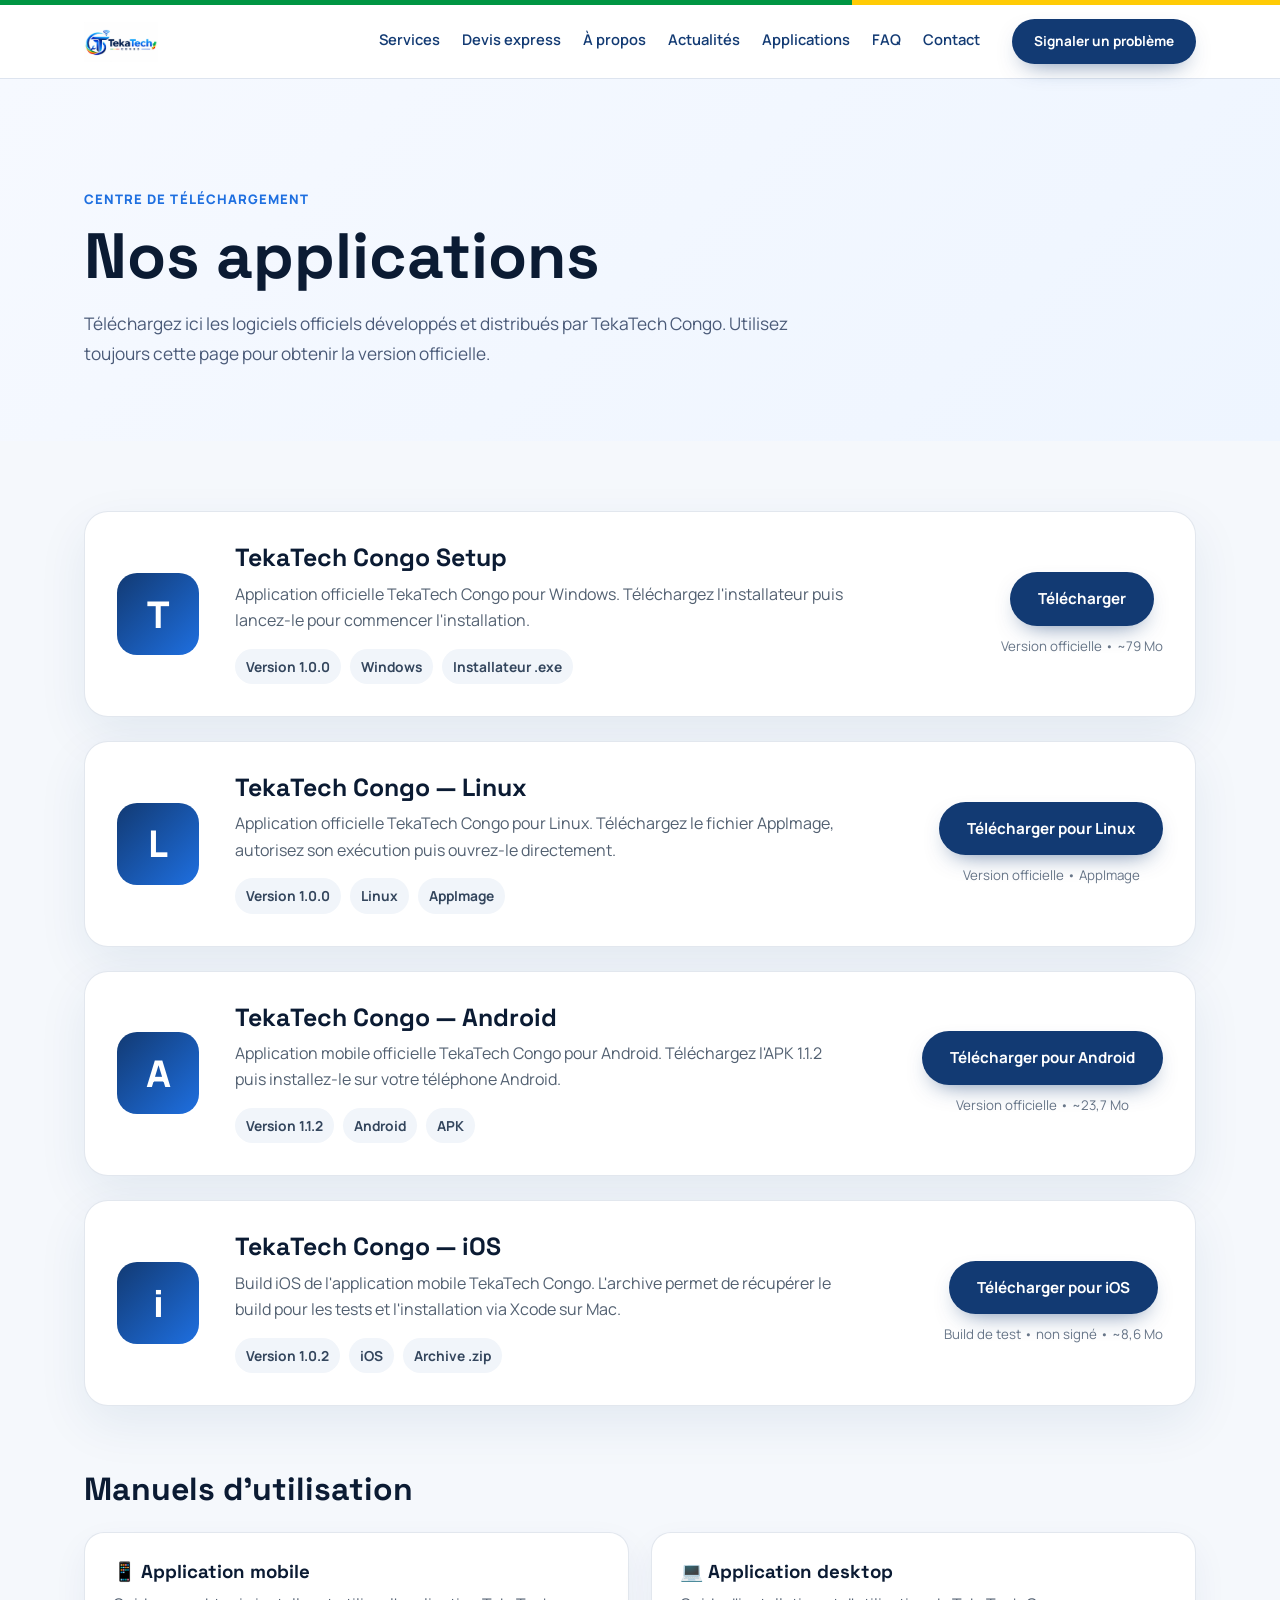
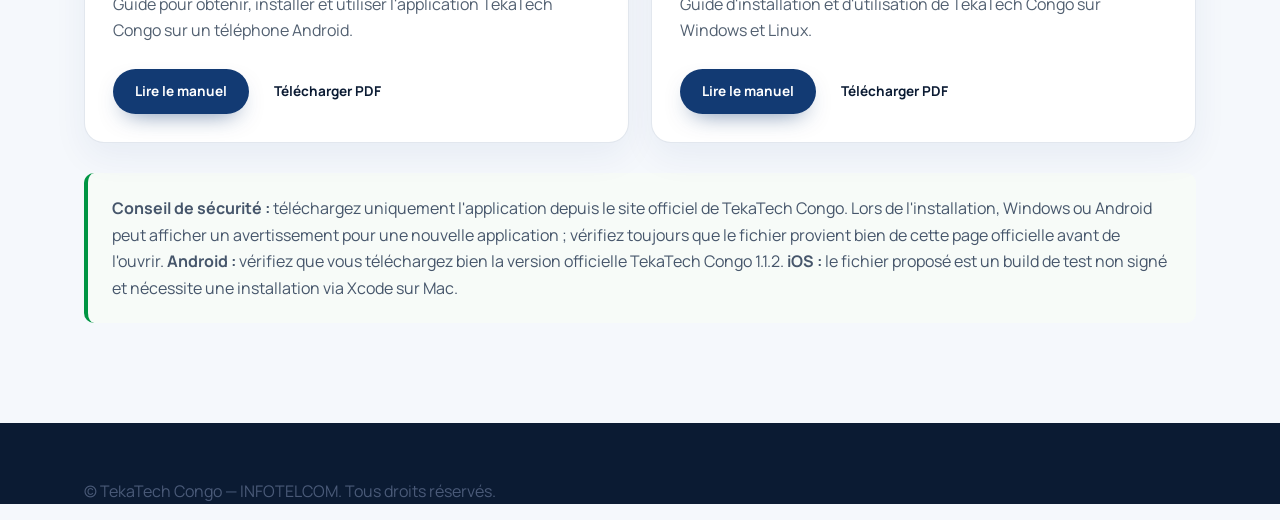
==== commit 697bae4a: "fix: update Android download to version 1.1.2" ====
--- a/applications.html
+++ b/applications.html
@@ -338,53 +338,53 @@
             </article>
 
 
-            <!-- ANDROID 1.1.0 -->
-            <article
-                class="app-card"
-                style="margin-top:24px"
-            >
-
-                <div class="app-icon" aria-hidden="true">
-                    A
-                </div>
-
-                <div>
-
-                    <h2>
-                        TekaTech Congo — Android
-                    </h2>
-
-                    <p>
-                        Application mobile officielle TekaTech Congo pour
-                        Android. Téléchargez l'APK 1.1.0 puis installez-le
-                        sur votre téléphone Android.
-                    </p>
-
-                    <div class="app-meta">
-                        <span>Version 1.1.0</span>
-                        <span>Android</span>
-                        <span>APK</span>
-                    </div>
-
-                </div>
-
-                <div class="download-box">
-
-                    <a
-                        class="btn btn-primary"
-                        href="downloads/TekaTech-Congo-Mobile-1.1.0.apk"
-                        download
-                    >
-                        Télécharger pour Android
-                    </a>
-
-                    <small>
-                        Version officielle • ~23,7 Mo
-                    </small>
-
-                </div>
-
-            </article>
+            <!-- ANDROID 1.1.2 -->
+<article
+    class="app-card"
+    style="margin-top:24px"
+>
+
+    <div class="app-icon" aria-hidden="true">
+        A
+    </div>
+
+    <div>
+
+        <h2>
+            TekaTech Congo — Android
+        </h2>
+
+        <p>
+            Application mobile officielle TekaTech Congo pour
+            Android. Téléchargez l'APK 1.1.2 puis installez-le
+            sur votre téléphone Android.
+        </p>
+
+        <div class="app-meta">
+            <span>Version 1.1.2</span>
+            <span>Android</span>
+            <span>APK</span>
+        </div>
+
+    </div>
+
+    <div class="download-box">
+
+        <a
+            class="btn btn-primary"
+            href="https://raw.githubusercontent.com/INFOTELCOM/Tekatech-congo-mobile/release/1.1.0/release-assets/TekaTech-Congo-Mobile-1.1.2.apk"
+            download
+        >
+            Télécharger pour Android
+        </a>
+
+        <small>
+            Version officielle • ~23,7 Mo
+        </small>
+
+    </div>
+
+</article>
 
 
             <!-- IOS -->
@@ -529,7 +529,7 @@
                 </strong>
 
                 vérifiez que vous téléchargez bien la version officielle
-                TekaTech Congo 1.1.0.
+                TekaTech Congo 1.1.2.
 
                 <strong>
                     iOS :
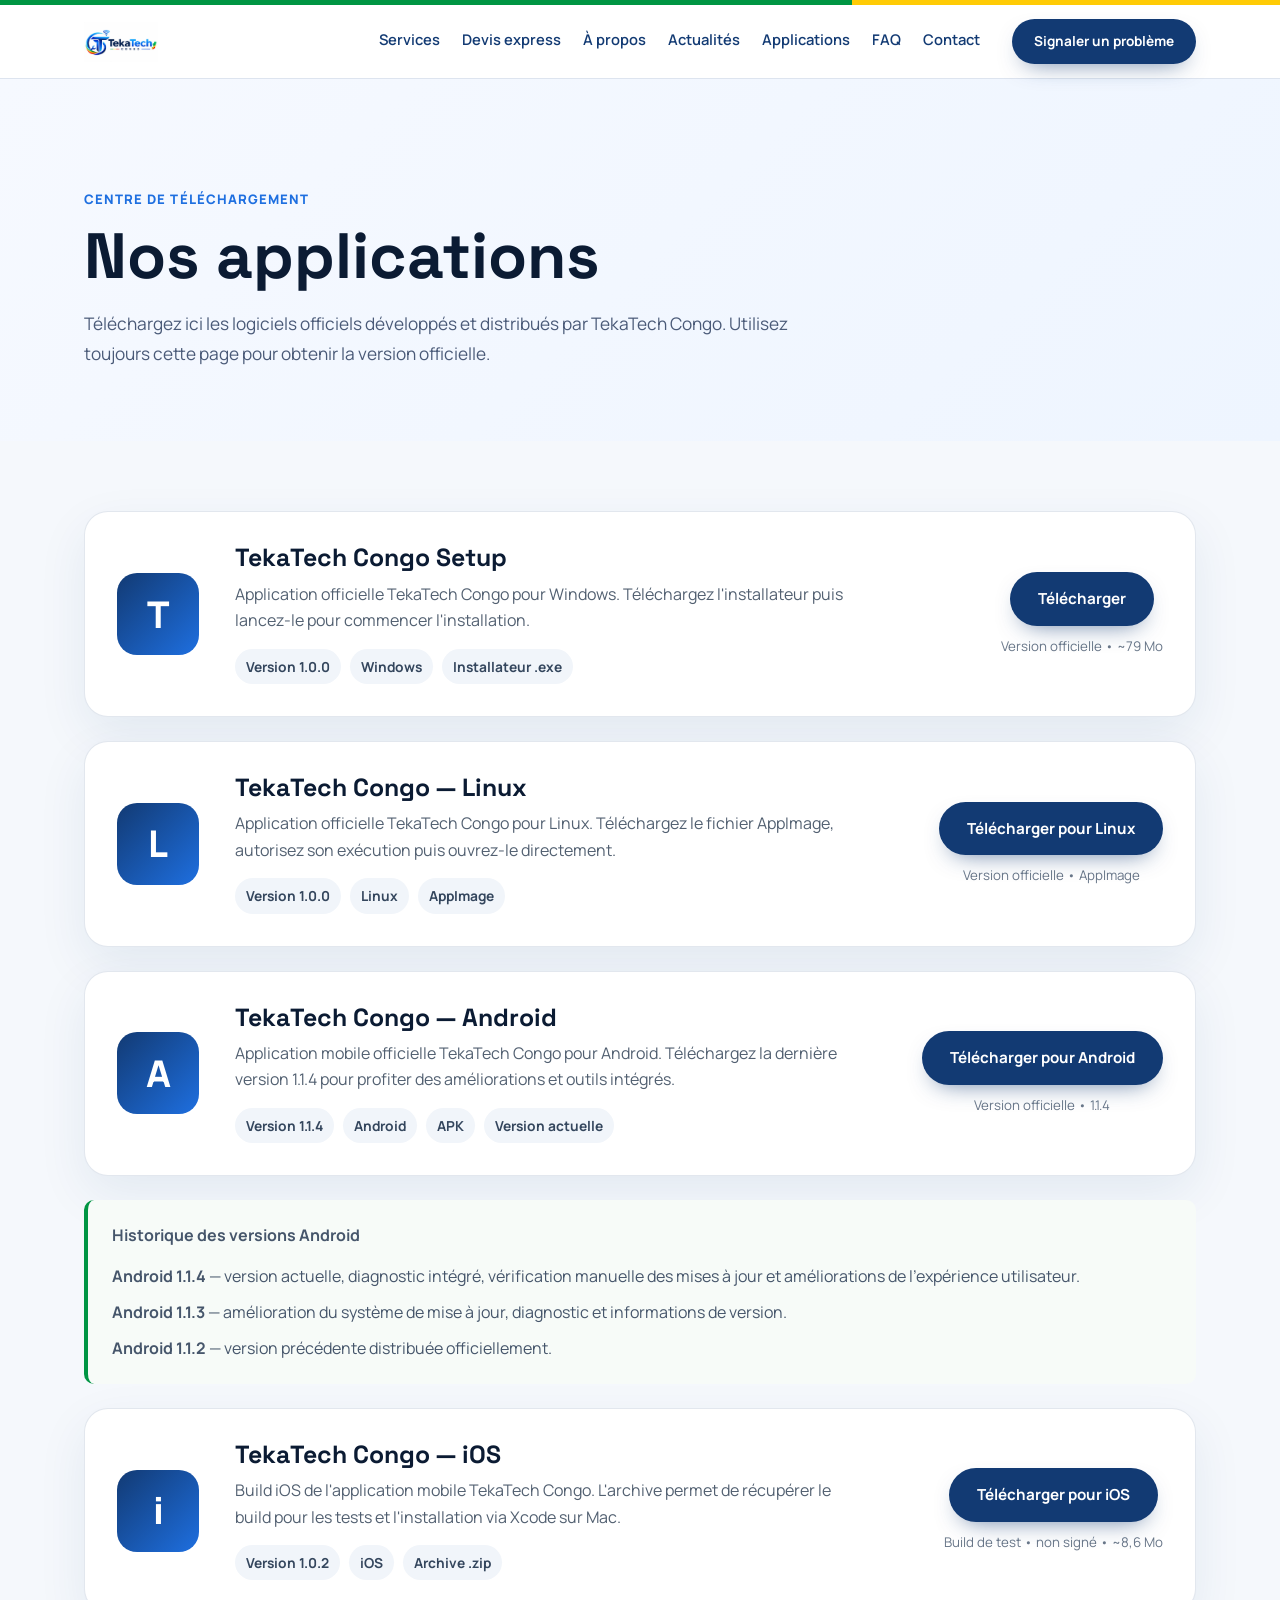
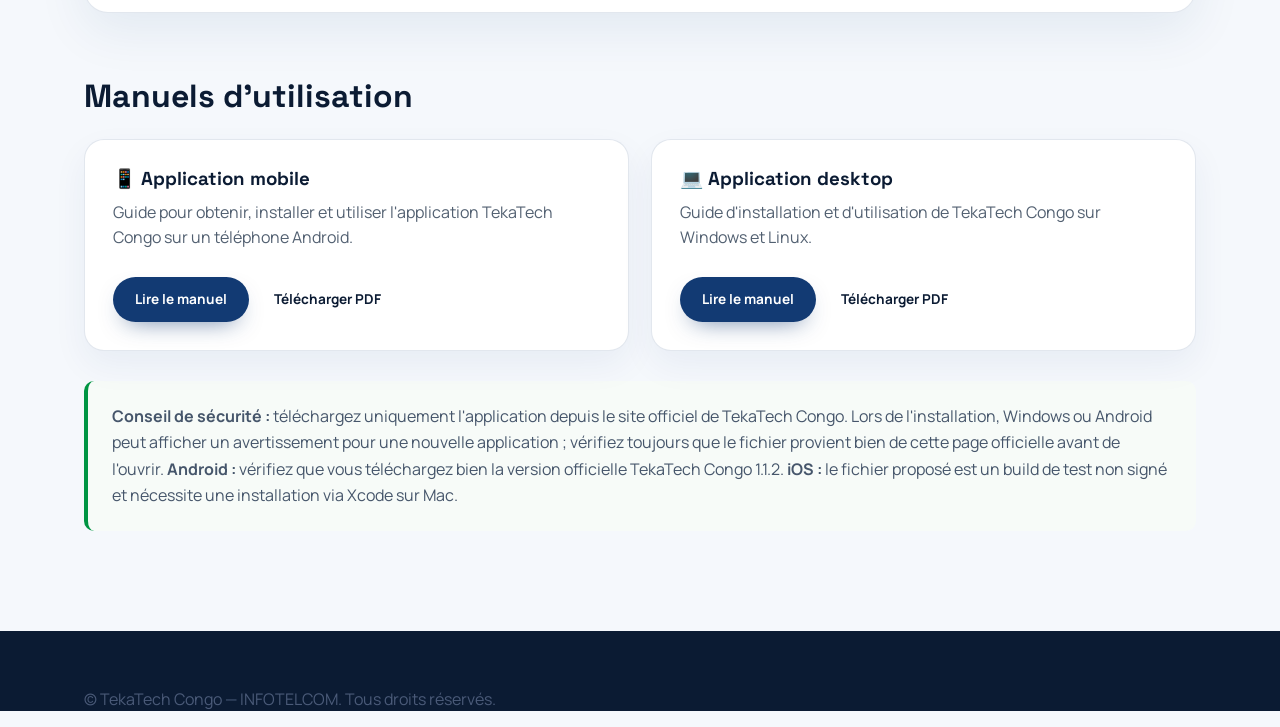
==== commit 8a740ee1: "release: update Android app to 1.1.4" ====
--- a/applications.html
+++ b/applications.html
@@ -338,53 +338,73 @@
             </article>
 
 
-            <!-- ANDROID 1.1.2 -->
+            <!-- ANDROID 1.1.4 -->
 <article
     class="app-card"
     style="margin-top:24px"
 >
-
     <div class="app-icon" aria-hidden="true">
         A
     </div>
 
     <div>
-
         <h2>
             TekaTech Congo — Android
         </h2>
 
         <p>
             Application mobile officielle TekaTech Congo pour
-            Android. Téléchargez l'APK 1.1.2 puis installez-le
-            sur votre téléphone Android.
+            Android. Téléchargez la dernière version 1.1.4
+            pour profiter des améliorations et outils intégrés.
         </p>
 
         <div class="app-meta">
-            <span>Version 1.1.2</span>
+            <span>Version 1.1.4</span>
             <span>Android</span>
             <span>APK</span>
+            <span>Version actuelle</span>
         </div>
-
     </div>
 
     <div class="download-box">
-
         <a
             class="btn btn-primary"
-            href="https://raw.githubusercontent.com/INFOTELCOM/Tekatech-congo-mobile/release/1.1.0/release-assets/TekaTech-Congo-Mobile-1.1.2.apk"
+            href="https://raw.githubusercontent.com/INFOTELCOM/Tekatech-congo-mobile/release/1.1.0/release-assets/TekaTech-Congo-Mobile-1.1.4.apk"
             download
         >
             Télécharger pour Android
         </a>
 
         <small>
-            Version officielle • ~23,7 Mo
+            Version officielle • 1.1.4
         </small>
-
     </div>
-
 </article>
+
+<!-- HISTORIQUE ANDROID -->
+<div class="apps-note" style="margin-top:24px">
+    <strong>Historique des versions Android</strong>
+
+    <div style="margin-top:14px; display:grid; gap:10px">
+        <div>
+            <strong>Android 1.1.4</strong>
+            — version actuelle, diagnostic intégré,
+            vérification manuelle des mises à jour et améliorations
+            de l'expérience utilisateur.
+        </div>
+
+        <div>
+            <strong>Android 1.1.3</strong>
+            — amélioration du système de mise à jour,
+            diagnostic et informations de version.
+        </div>
+
+        <div>
+            <strong>Android 1.1.2</strong>
+            — version précédente distribuée officiellement.
+        </div>
+    </div>
+</div>
 
 
             <!-- IOS -->
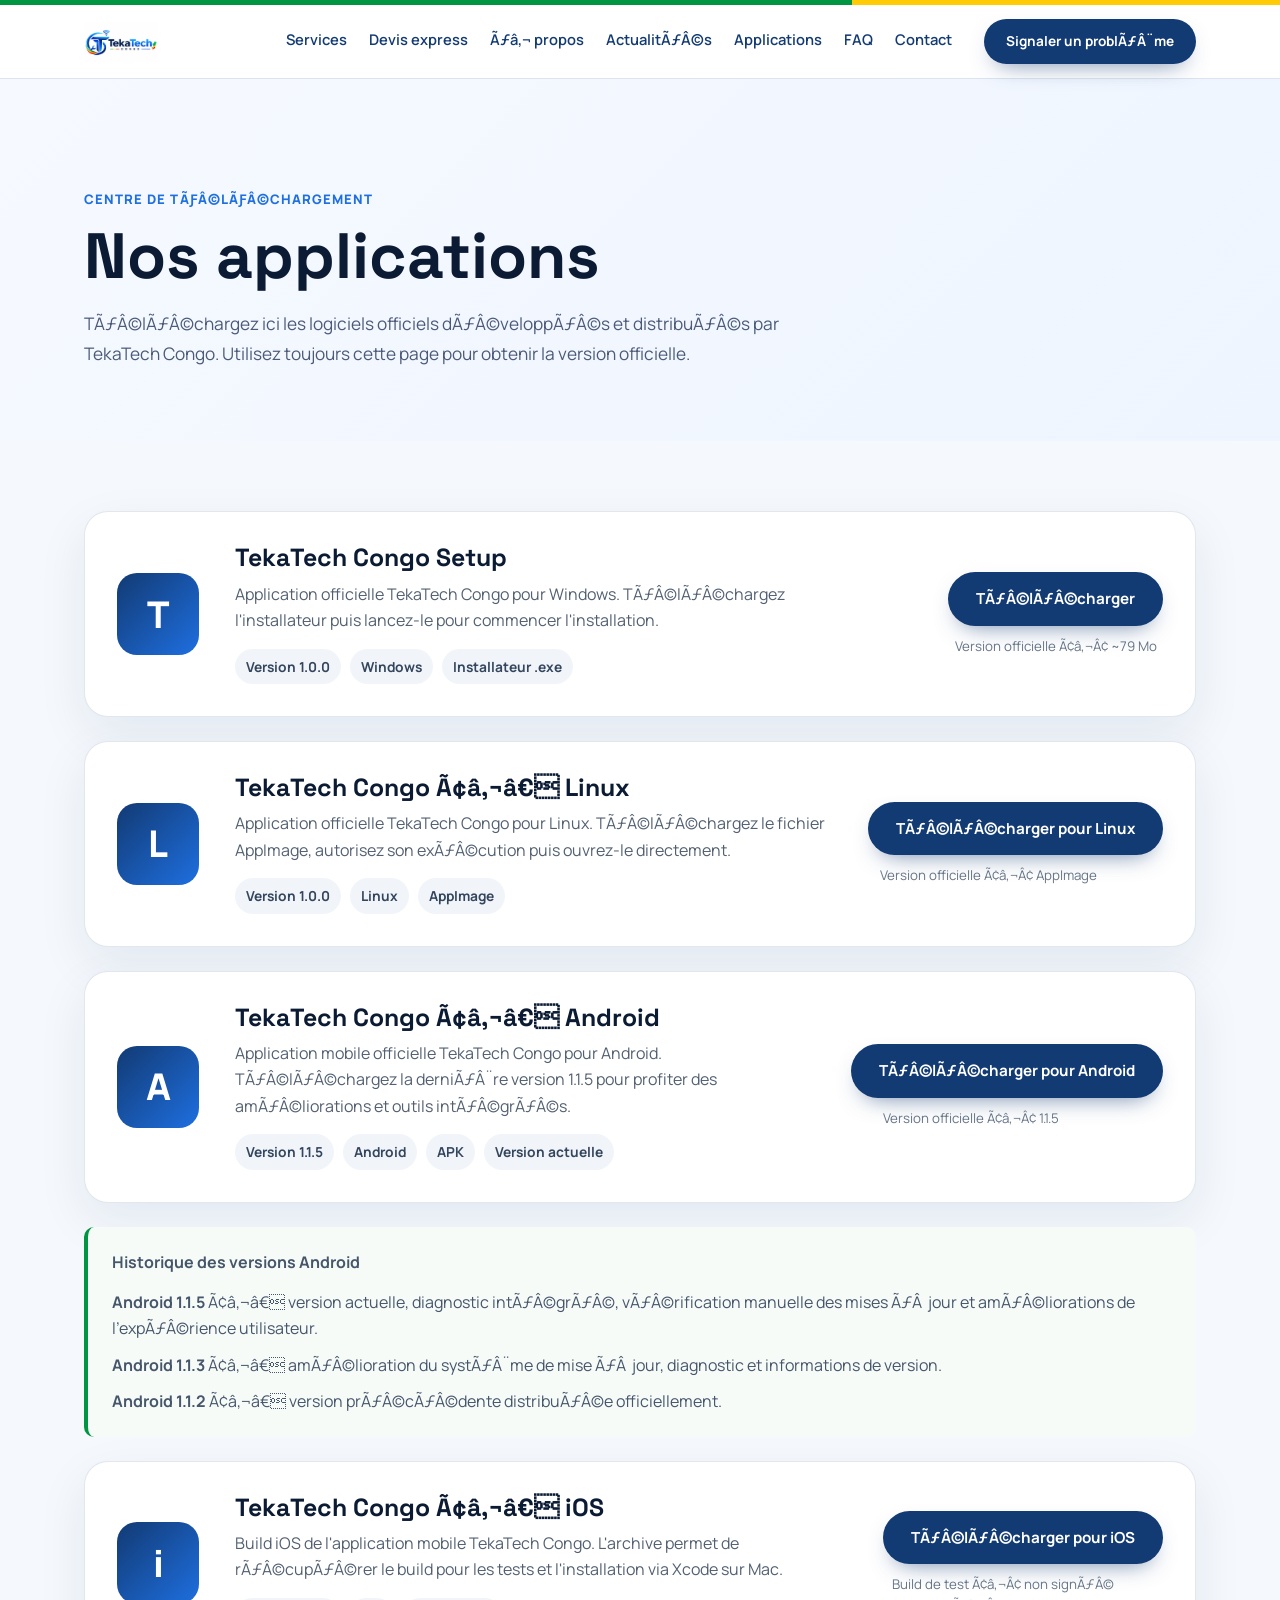
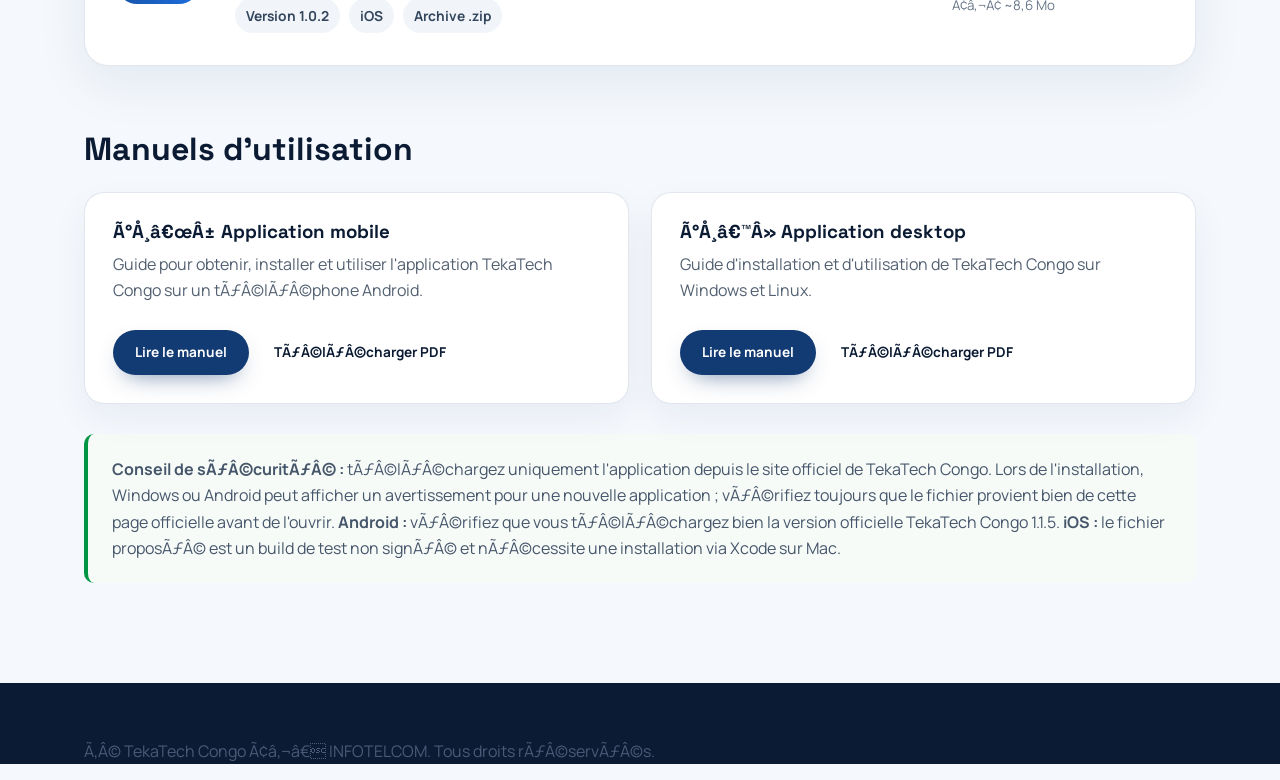
==== commit 08f5b2ba: "release: publish Android 1.1.5" ====
--- a/applications.html
+++ b/applications.html
@@ -4,9 +4,9 @@
 <meta charset="UTF-8">
 <meta name="viewport" content="width=device-width, initial-scale=1.0">
 
-<title>Applications — TekaTech Congo</title>
-
-<meta name="description" content="Téléchargez les applications et logiciels officiels de TekaTech Congo.">
+<title>Applications Ã¢â‚¬â€ TekaTech Congo</title>
+
+<meta name="description" content="TÃƒÂ©lÃƒÂ©chargez les applications et logiciels officiels de TekaTech Congo.">
 
 <link rel="canonical" href="https://tekatechcongo.cg/applications.html">
 
@@ -197,8 +197,8 @@
         <nav class="main-nav">
             <a href="index.html#services">Services</a>
             <a href="calculateur-devis.html">Devis express</a>
-            <a href="a-propos.html">À propos</a>
-            <a href="actualites.html">Actualités</a>
+            <a href="a-propos.html">Ãƒâ‚¬ propos</a>
+            <a href="actualites.html">ActualitÃƒÂ©s</a>
             <a href="applications.html" aria-current="page">Applications</a>
             <a href="faq.html">FAQ</a>
             <a href="index.html#contact">Contact</a>
@@ -208,7 +208,7 @@
             class="btn btn-primary btn-small"
             href="index.html#contact"
         >
-            Signaler un problème
+            Signaler un problÃƒÂ¨me
         </a>
 
     </div>
@@ -221,7 +221,7 @@
         <div class="wrap">
 
             <div class="apps-eyebrow">
-                Centre de téléchargement
+                Centre de tÃƒÂ©lÃƒÂ©chargement
             </div>
 
             <h1>
@@ -229,7 +229,7 @@
             </h1>
 
             <p>
-                Téléchargez ici les logiciels officiels développés et distribués
+                TÃƒÂ©lÃƒÂ©chargez ici les logiciels officiels dÃƒÂ©veloppÃƒÂ©s et distribuÃƒÂ©s
                 par TekaTech Congo. Utilisez toujours cette page pour obtenir
                 la version officielle.
             </p>
@@ -258,7 +258,7 @@
 
                     <p>
                         Application officielle TekaTech Congo pour Windows.
-                        Téléchargez l'installateur puis lancez-le pour commencer
+                        TÃƒÂ©lÃƒÂ©chargez l'installateur puis lancez-le pour commencer
                         l'installation.
                     </p>
 
@@ -277,11 +277,11 @@
                         href="downloads/TekaTech-Congo-Setup-1.0.0.exe"
                         download
                     >
-                        Télécharger
+                        TÃƒÂ©lÃƒÂ©charger
                     </a>
 
                     <small>
-                        Version officielle • ~79 Mo
+                        Version officielle Ã¢â‚¬Â¢ ~79 Mo
                     </small>
 
                 </div>
@@ -302,12 +302,12 @@
                 <div>
 
                     <h2>
-                        TekaTech Congo — Linux
+                        TekaTech Congo Ã¢â‚¬â€ Linux
                     </h2>
 
                     <p>
                         Application officielle TekaTech Congo pour Linux.
-                        Téléchargez le fichier AppImage, autorisez son exécution
+                        TÃƒÂ©lÃƒÂ©chargez le fichier AppImage, autorisez son exÃƒÂ©cution
                         puis ouvrez-le directement.
                     </p>
 
@@ -326,11 +326,11 @@
                         href="downloads/TekaTech-Congo-1.0.0-linux.AppImage"
                         download
                     >
-                        Télécharger pour Linux
+                        TÃƒÂ©lÃƒÂ©charger pour Linux
                     </a>
 
                     <small>
-                        Version officielle • AppImage
+                        Version officielle Ã¢â‚¬Â¢ AppImage
                     </small>
 
                 </div>
@@ -338,7 +338,7 @@
             </article>
 
 
-            <!-- ANDROID 1.1.4 -->
+            <!-- ANDROID 1.1.5 -->
 <article
     class="app-card"
     style="margin-top:24px"
@@ -349,17 +349,17 @@
 
     <div>
         <h2>
-            TekaTech Congo — Android
+            TekaTech Congo Ã¢â‚¬â€ Android
         </h2>
 
         <p>
             Application mobile officielle TekaTech Congo pour
-            Android. Téléchargez la dernière version 1.1.4
-            pour profiter des améliorations et outils intégrés.
+            Android. TÃƒÂ©lÃƒÂ©chargez la derniÃƒÂ¨re version 1.1.5
+            pour profiter des amÃƒÂ©liorations et outils intÃƒÂ©grÃƒÂ©s.
         </p>
 
         <div class="app-meta">
-            <span>Version 1.1.4</span>
+            <span>Version 1.1.5</span>
             <span>Android</span>
             <span>APK</span>
             <span>Version actuelle</span>
@@ -369,14 +369,14 @@
     <div class="download-box">
         <a
             class="btn btn-primary"
-            href="https://raw.githubusercontent.com/INFOTELCOM/Tekatech-congo-mobile/release/1.1.0/release-assets/TekaTech-Congo-Mobile-1.1.4.apk"
+            href="https://raw.githubusercontent.com/INFOTELCOM/Tekatech-congo-mobile/release/1.1.0/release-assets/TekaTech-Congo-Mobile-1.1.5.apk"
             download
         >
-            Télécharger pour Android
+            TÃƒÂ©lÃƒÂ©charger pour Android
         </a>
 
         <small>
-            Version officielle • 1.1.4
+            Version officielle Ã¢â‚¬Â¢ 1.1.5
         </small>
     </div>
 </article>
@@ -387,21 +387,21 @@
 
     <div style="margin-top:14px; display:grid; gap:10px">
         <div>
-            <strong>Android 1.1.4</strong>
-            — version actuelle, diagnostic intégré,
-            vérification manuelle des mises à jour et améliorations
-            de l'expérience utilisateur.
+            <strong>Android 1.1.5</strong>
+            Ã¢â‚¬â€ version actuelle, diagnostic intÃƒÂ©grÃƒÂ©,
+            vÃƒÂ©rification manuelle des mises ÃƒÂ  jour et amÃƒÂ©liorations
+            de l'expÃƒÂ©rience utilisateur.
         </div>
 
         <div>
             <strong>Android 1.1.3</strong>
-            — amélioration du système de mise à jour,
+            Ã¢â‚¬â€ amÃƒÂ©lioration du systÃƒÂ¨me de mise ÃƒÂ  jour,
             diagnostic et informations de version.
         </div>
 
         <div>
             <strong>Android 1.1.2</strong>
-            — version précédente distribuée officiellement.
+            Ã¢â‚¬â€ version prÃƒÂ©cÃƒÂ©dente distribuÃƒÂ©e officiellement.
         </div>
     </div>
 </div>
@@ -420,12 +420,12 @@
                 <div>
 
                     <h2>
-                        TekaTech Congo — iOS
+                        TekaTech Congo Ã¢â‚¬â€ iOS
                     </h2>
 
                     <p>
                         Build iOS de l'application mobile TekaTech Congo.
-                        L'archive permet de récupérer le build pour les tests
+                        L'archive permet de rÃƒÂ©cupÃƒÂ©rer le build pour les tests
                         et l'installation via Xcode sur Mac.
                     </p>
 
@@ -444,11 +444,11 @@
                         href="downloads/TekaTech-Congo-iOS-1.0.2.zip"
                         download
                     >
-                        Télécharger pour iOS
+                        TÃƒÂ©lÃƒÂ©charger pour iOS
                     </a>
 
                     <small>
-                        Build de test • non signé • ~8,6 Mo
+                        Build de test Ã¢â‚¬Â¢ non signÃƒÂ© Ã¢â‚¬Â¢ ~8,6 Mo
                     </small>
 
                 </div>
@@ -467,12 +467,12 @@
                 <article class="manual-card">
 
                     <h3>
-                        📱 Application mobile
+                        Ã°Å¸â€œÂ± Application mobile
                     </h3>
 
                     <p>
                         Guide pour obtenir, installer et utiliser
-                        l'application TekaTech Congo sur un téléphone Android.
+                        l'application TekaTech Congo sur un tÃƒÂ©lÃƒÂ©phone Android.
                     </p>
 
                     <a
@@ -489,7 +489,7 @@
                         href="manuels/TekaTech-Congo-Manuel-Mobile.pdf"
                         download
                     >
-                        Télécharger PDF
+                        TÃƒÂ©lÃƒÂ©charger PDF
                     </a>
 
                 </article>
@@ -499,7 +499,7 @@
                 <article class="manual-card">
 
                     <h3>
-                        💻 Application desktop
+                        Ã°Å¸â€™Â» Application desktop
                     </h3>
 
                     <p>
@@ -521,7 +521,7 @@
                         href="manuels/TekaTech-Congo-Manuel-Desktop.pdf"
                         download
                     >
-                        Télécharger PDF
+                        TÃƒÂ©lÃƒÂ©charger PDF
                     </a>
 
                 </article>
@@ -533,14 +533,14 @@
             <div class="apps-note">
 
                 <strong>
-                    Conseil de sécurité :
+                    Conseil de sÃƒÂ©curitÃƒÂ© :
                 </strong>
 
-                téléchargez uniquement l'application depuis le site officiel
+                tÃƒÂ©lÃƒÂ©chargez uniquement l'application depuis le site officiel
                 de TekaTech Congo.
 
                 Lors de l'installation, Windows ou Android peut afficher
-                un avertissement pour une nouvelle application ; vérifiez
+                un avertissement pour une nouvelle application ; vÃƒÂ©rifiez
                 toujours que le fichier provient bien de cette page officielle
                 avant de l'ouvrir.
 
@@ -548,14 +548,14 @@
                     Android :
                 </strong>
 
-                vérifiez que vous téléchargez bien la version officielle
-                TekaTech Congo 1.1.2.
+                vÃƒÂ©rifiez que vous tÃƒÂ©lÃƒÂ©chargez bien la version officielle
+                TekaTech Congo 1.1.5.
 
                 <strong>
                     iOS :
                 </strong>
 
-                le fichier proposé est un build de test non signé et nécessite
+                le fichier proposÃƒÂ© est un build de test non signÃƒÂ© et nÃƒÂ©cessite
                 une installation via Xcode sur Mac.
 
             </div>
@@ -572,7 +572,7 @@
     <div class="wrap">
 
         <p>
-            © TekaTech Congo — INFOTELCOM. Tous droits réservés.
+            Ã‚Â© TekaTech Congo Ã¢â‚¬â€ INFOTELCOM. Tous droits rÃƒÂ©servÃƒÂ©s.
         </p>
 
     </div>
